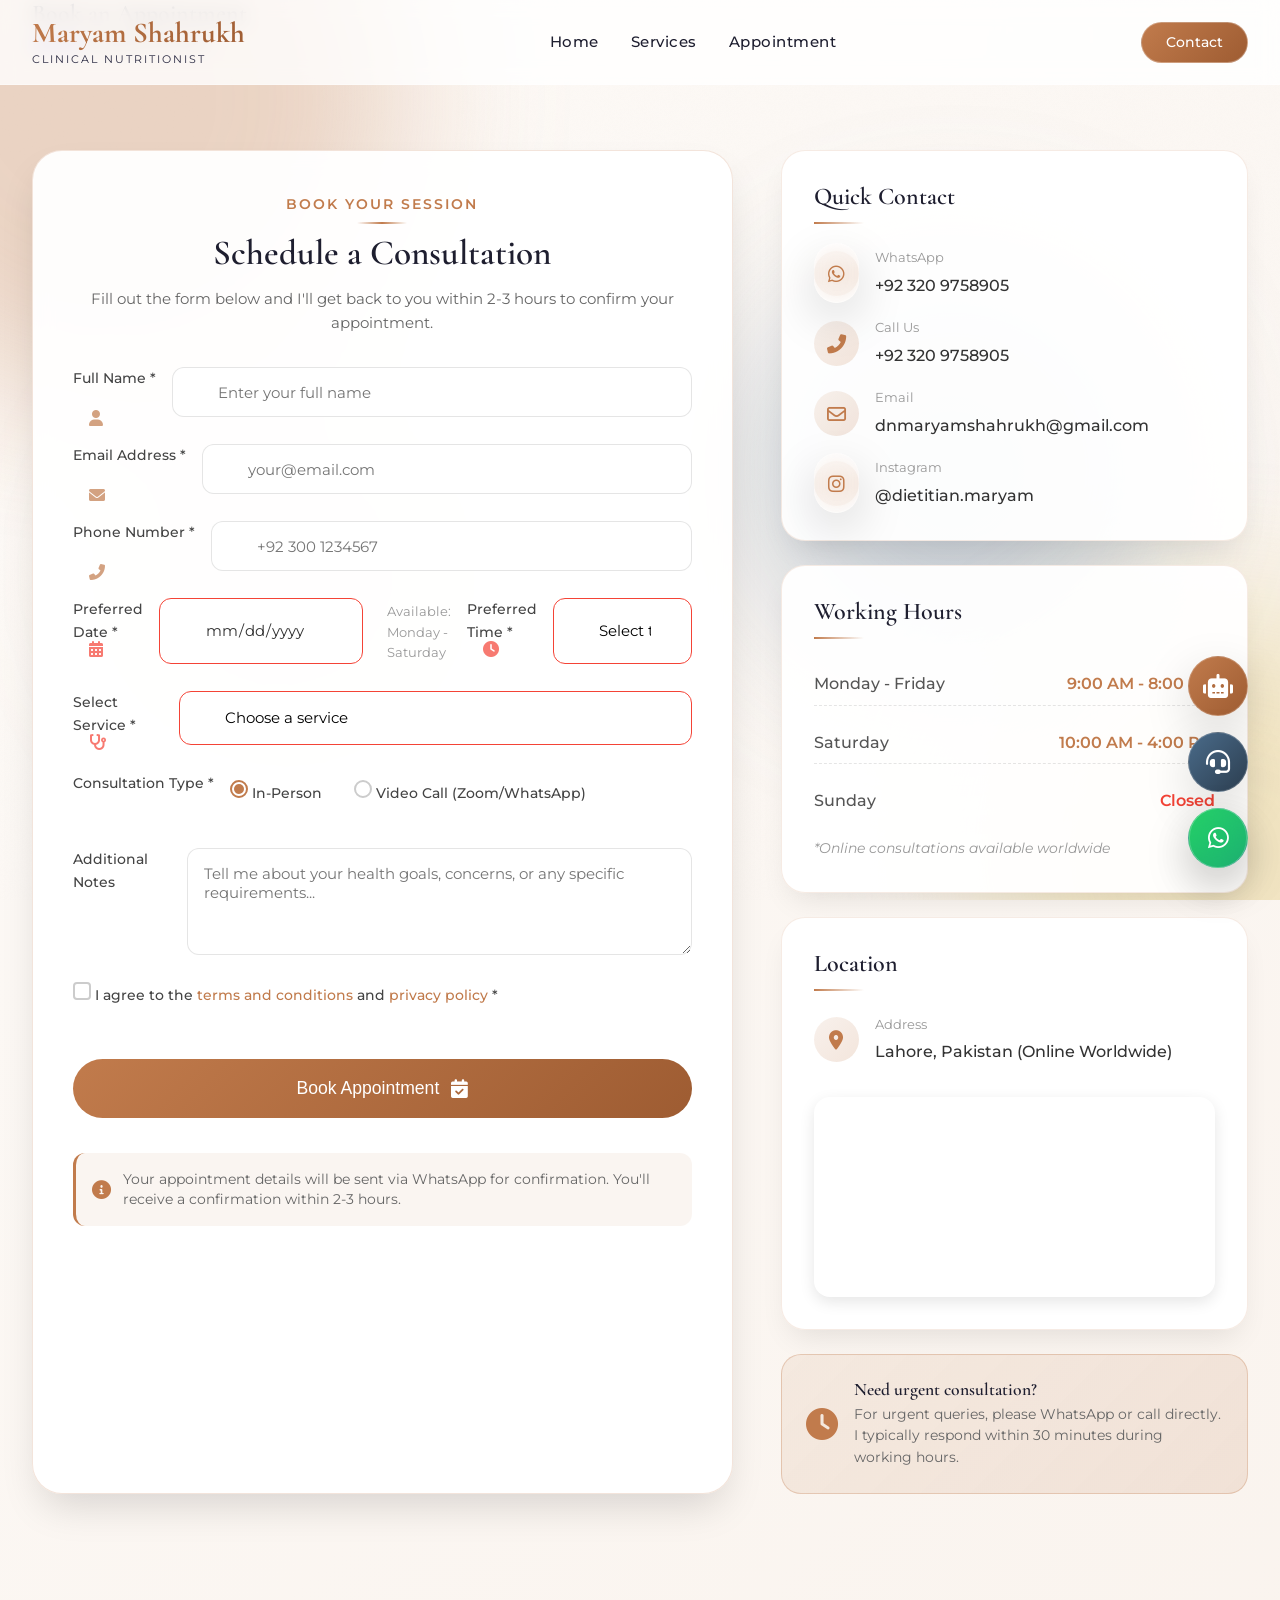
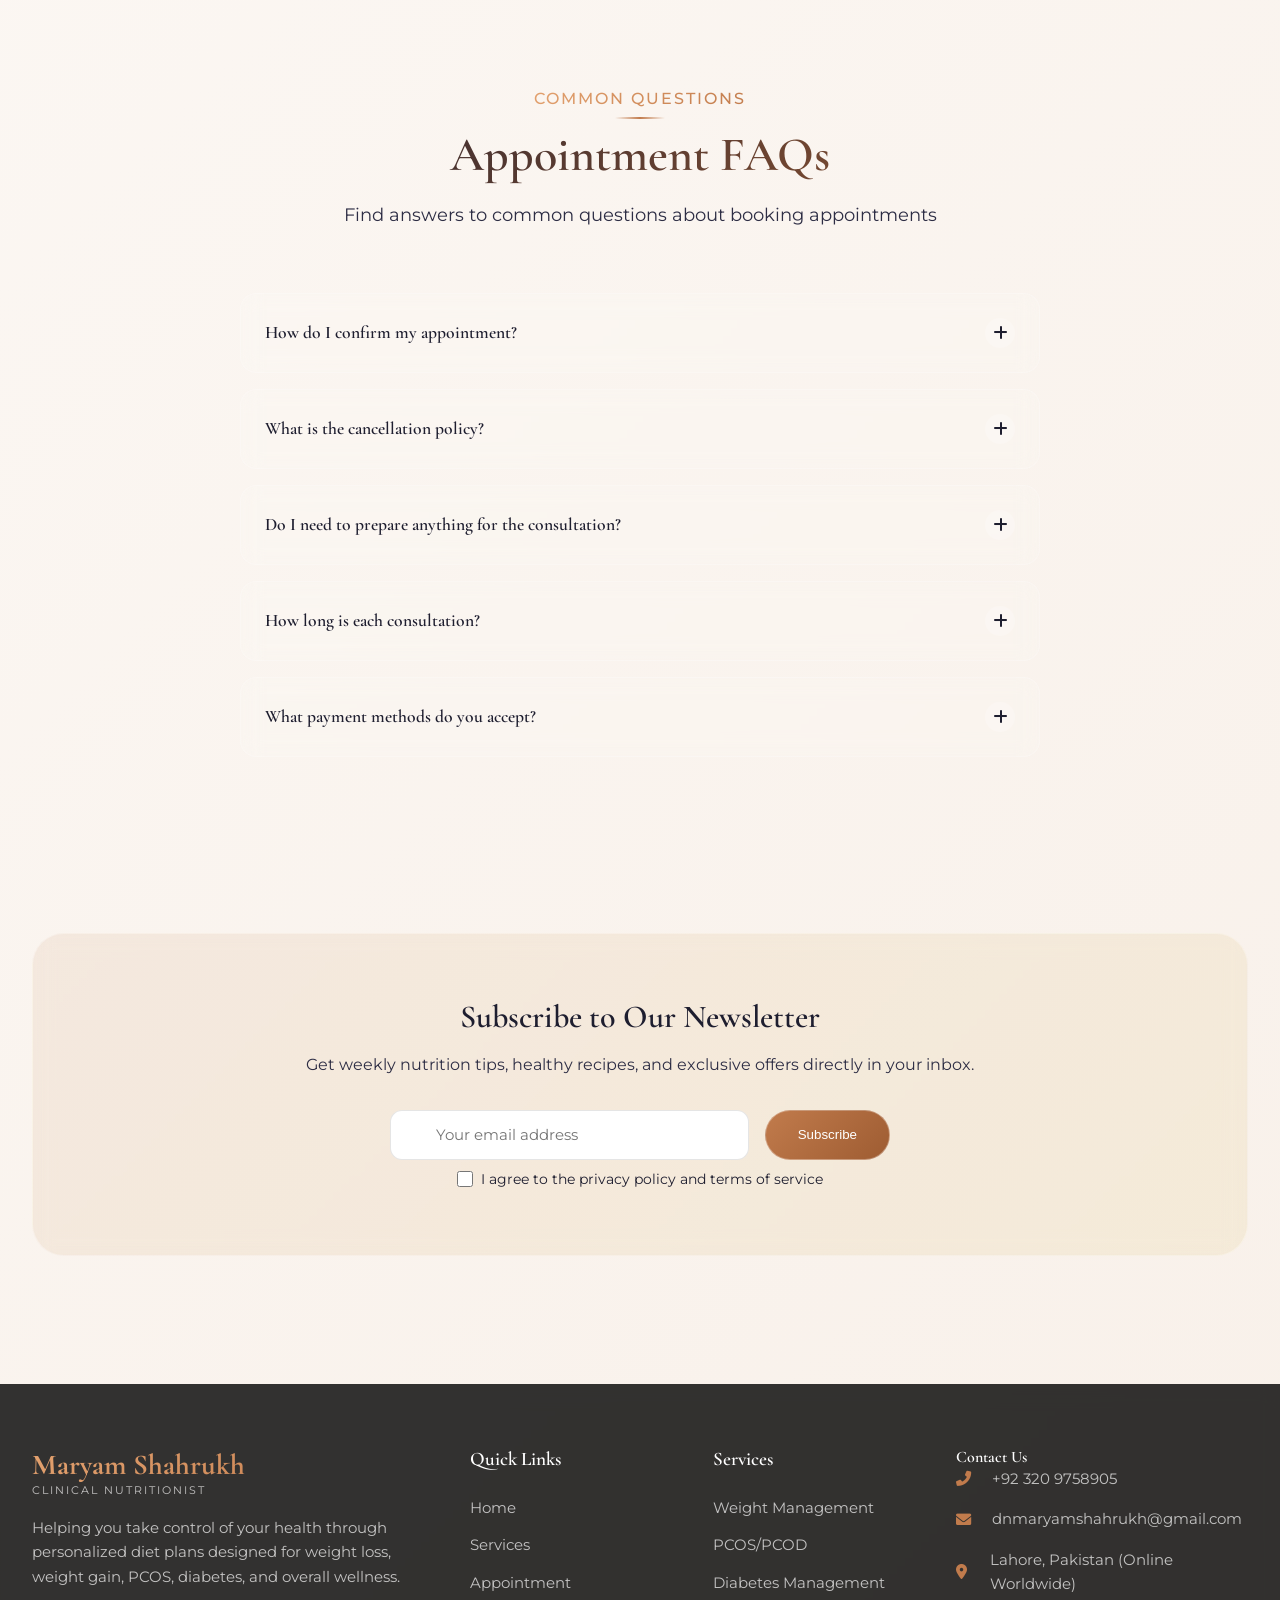
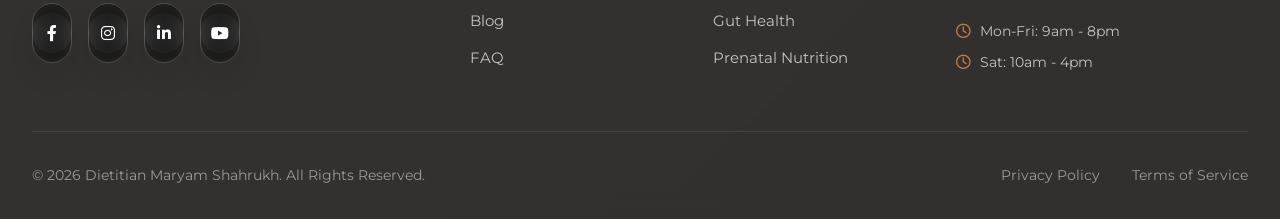
==== appointment.html @ 3607450b "Add files via upload" ====
<!DOCTYPE html>
<html lang="en">
<head>
    <meta charset="UTF-8">
    <meta name="viewport" content="width=device-width, initial-scale=1.0">
    <title>Book Appointment | Maryam Shahrukh - Clinical Nutritionist</title>
    
    <!-- Fonts & Icons -->
    <link rel="preconnect" href="https://fonts.googleapis.com">
    <link rel="preconnect" href="https://fonts.gstatic.com" crossorigin>
    <link href="https://fonts.googleapis.com/css2?family=Cormorant+Garamond:wght@400;500;600;700&family=Montserrat:wght@300;400;500;600;700&display=swap" rel="stylesheet">
    <link rel="stylesheet" href="https://cdnjs.cloudflare.com/ajax/libs/font-awesome/6.0.0/css/all.min.css">
    
    <!-- AOS Animation -->
    <link href="https://unpkg.com/aos@2.3.1/dist/aos.css" rel="stylesheet">
    
    <!-- Custom CSS -->
    <link rel="stylesheet" href="css/style.css">
    <link rel="stylesheet" href="appointment.css">
</head>
<body>
    <!-- ====================== ANIMATED BACKGROUND ====================== -->
    <div class="animated-bg">
        <div class="gradient-orb orb-1"></div>
        <div class="gradient-orb orb-2"></div>
        <div class="gradient-orb orb-3"></div>
        <div class="gradient-orb orb-4"></div>
        <div class="noise-overlay"></div>
    </div>

    <!-- ====================== FLOATING ACTION BUTTONS ====================== -->
    <div class="fab-container">
        <div class="fab ai-chat-btn" id="aiChatBtn">
            <i class="fas fa-robot"></i>
            <span class="fab-tooltip">Ask AI Assistant</span>
        </div>
        <div class="fab quick-contact-btn" id="quickContactBtn">
            <i class="fas fa-headset"></i>
            <span class="fab-tooltip">Quick Contact</span>
        </div>
        <a href="https://wa.me/923209758905" class="fab whatsapp-fab" target="_blank">
            <i class="fab fa-whatsapp"></i>
            <span class="fab-tooltip">WhatsApp</span>
            <span class="pulse-ring"></span>
        </a>
    </div>

    <!-- ====================== AI CHAT MODAL ====================== -->
    <div class="ai-modal" id="aiModal">
        <div class="ai-modal-content">
            <div class="ai-modal-header">
                <div class="ai-avatar">
                    <i class="fas fa-robot"></i>
                </div>
                <div class="ai-title">
                    <h3>Nutrition AI Assistant</h3>
                    <p>Ask me anything about nutrition</p>
                </div>
                <button class="ai-close-btn" id="aiCloseBtn"><i class="fas fa-times"></i></button>
            </div>
            <div class="ai-chat-body" id="aiChatBody">
                <div class="ai-message bot-message">
                    <div class="message-content">
                        <p>👋 Hello! I'm Maryam's AI assistant. I can help you with nutrition questions, diet plans, or booking information. What would you like to know?</p>
                    </div>
                    <span class="message-time">Just now</span>
                </div>
            </div>
            <div class="ai-chat-footer">
                <input type="text" id="aiUserInput" placeholder="Type your question..." autocomplete="off">
                <button id="aiSendBtn"><i class="fas fa-paper-plane"></i></button>
            </div>
            <div class="ai-suggestions">
                <button class="suggestion-chip">PCOS diet tips</button>
                <button class="suggestion-chip">Weight loss plan</button>
                <button class="suggestion-chip">Book appointment</button>
                <button class="suggestion-chip">Diabetes management</button>
            </div>
        </div>
    </div>

    <!-- ====================== QUICK CONTACT MODAL ====================== -->
    <div class="quick-contact-modal" id="quickContactModal">
        <div class="quick-contact-content">
            <div class="quick-contact-header">
                <h3>Quick Contact</h3>
                <button class="quick-close-btn" id="quickCloseBtn"><i class="fas fa-times"></i></button>
            </div>
            <div class="quick-contact-body">
                <p>Get in touch instantly through any of these channels:</p>
                <div class="quick-contact-options">
                    <a href="https://wa.me/923209758905" class="quick-option whatsapp-option" target="_blank">
                        <i class="fab fa-whatsapp"></i>
                        <span>WhatsApp</span>
                    </a>
                    <a href="tel:+923209758905" class="quick-option phone-option">
                        <i class="fas fa-phone-alt"></i>
                        <span>Call Now</span>
                    </a>
                    <a href="mailto:dnmaryamshahrukh@gmail.com" class="quick-option email-option">
                        <i class="far fa-envelope"></i>
                        <span>Email</span>
                    </a>
                    <a href="https://www.instagram.com/dtmar_i?utm_source=ig_web_button_share_sheet&igsh=ZDNlZDc0MzIxNw==" class="quick-option instagram-option">
                        <i class="fab fa-instagram"></i>
                        <span>Instagram DM</span>
                    </a>
                </div>
            </div>
        </div>
    </div>

    <!-- ====================== NAVIGATION ====================== -->
    <nav class="navbar" id="navbar">
        <div class="nav-container">
            <div class="logo" data-aos="fade-right" data-aos-duration="1000">
                <a href="index.html">
                    <span class="logo-text">Maryam Shahrukh</span>
                    <span class="logo-sub">Clinical Nutritionist</span>
                </a>
            </div>
            
            <div class="nav-menu" id="navMenu">
                <ul>
                    <li data-aos="fade-down" data-aos-delay="100"><a href="index.html">Home</a></li>
                    <li data-aos="fade-down" data-aos-delay="200"><a href="services.html">Services</a></li>
                    <li data-aos="fade-down" data-aos-delay="300"><a href="appointment.html" class="active">Appointment</a></li>
                </ul>
            </div>
            
            <div class="nav-right">
                <a href="#contact" class="nav-contact-btn">Contact</a>
                <div class="nav-toggle" id="navToggle">
                    <span></span>
                    <span></span>
                    <span></span>
                </div>
            </div>
        </div>
    </nav>

    <!-- ====================== PAGE HEADER ====================== -->
    <section class="page-header">
        <div class="container">
            <div class="page-header-content" data-aos="fade-up">
                <h1>Book an Appointment</h1>
                <div class="breadcrumb">
                    <a href="index.html">Home</a>
                    <i class="fas fa-chevron-right"></i>
                    <span>Appointment</span>
                </div>
            </div>
        </div>
    </section>

    <!-- ====================== APPOINTMENT SECTION ====================== -->
    <section class="appointment-section" id="appointment">
        <div class="container">
            <div class="appointment-wrapper">
                <!-- Left Column - Appointment Form -->
                <div class="appointment-form-container" data-aos="fade-right" data-aos-duration="1000">
                    <div class="form-header">
                        <span class="form-subtitle">Book Your Session</span>
                        <h2>Schedule a Consultation</h2>
                        <p>Fill out the form below and I'll get back to you within 2-3 hours to confirm your appointment.</p>
                    </div>
                    
                    <form class="appointment-form" id="appointmentForm">
                        <!-- Personal Information -->
                        <div class="form-row">
                            <div class="form-group">
                                <label for="fullName">Full Name *</label>
                                <input type="text" id="fullName" name="fullName" placeholder="Enter your full name" required>
                                <i class="fas fa-user input-icon"></i>
                            </div>
                        </div>
                        
                        <div class="form-row">
                            <div class="form-group">
                                <label for="email">Email Address *</label>
                                <input type="email" id="email" name="email" placeholder="your@email.com" required>
                                <i class="fas fa-envelope input-icon"></i>
                            </div>
                        </div>
                        
                        <div class="form-row">
                            <div class="form-group">
                                <label for="phone">Phone Number *</label>
                                <input type="tel" id="phone" name="phone" placeholder="+92 300 1234567" required>
                                <i class="fas fa-phone-alt input-icon"></i>
                            </div>
                        </div>
                        
                        <!-- Appointment Details -->
                        <div class="form-row double">
                            <div class="form-group">
                                <label for="appointmentDate">Preferred Date *</label>
                                <input type="date" id="appointmentDate" name="appointmentDate" required min="">
                                <i class="fas fa-calendar-alt input-icon"></i>
                            </div>
                            
                            <div class="form-group">
                                <label for="appointmentTime">Preferred Time *</label>
                                <select id="appointmentTime" name="appointmentTime" required>
                                    <option value="" disabled selected>Select time slot</option>
                                    <option value="09:00 AM">09:00 AM</option>
                                    <option value="10:00 AM">10:00 AM</option>
                                    <option value="11:00 AM">11:00 AM</option>
                                    <option value="12:00 PM">12:00 PM</option>
                                    <option value="02:00 PM">02:00 PM</option>
                                    <option value="03:00 PM">03:00 PM</option>
                                    <option value="04:00 PM">04:00 PM</option>
                                    <option value="05:00 PM">05:00 PM</option>
                                    <option value="06:00 PM">06:00 PM</option>
                                </select>
                                <i class="fas fa-clock input-icon"></i>
                            </div>
                        </div>
                        
                        <!-- Service Selection -->
                        <div class="form-row">
                            <div class="form-group">
                                <label for="service">Select Service *</label>
                                <select id="service" name="service" required>
                                    <option value="" disabled selected>Choose a service</option>
                                    <option value="Weight Management">Weight Management</option>
                                    <option value="PCOS/PCOD Management">PCOS/PCOD Management</option>
                                    <option value="Diabetes Management">Diabetes Management</option>
                                    <option value="Heart Health">Heart Health</option>
                                    <option value="Prenatal Nutrition">Prenatal Nutrition</option>
                                    <option value="Gut Health">Gut Health</option>
                                    <option value="General Consultation">General Consultation</option>
                                </select>
                                <i class="fas fa-stethoscope input-icon"></i>
                            </div>
                        </div>
                        
                        <!-- Consultation Type -->
                        <div class="form-row">
                            <div class="form-group">
                                <label>Consultation Type *</label>
                                <div class="radio-group">
                                    <label class="radio-label">
                                        <input type="radio" name="consultationType" value="in-person" checked>
                                        <span class="radio-custom"></span>
                                        In-Person
                                    </label>
                                    <label class="radio-label">
                                        <input type="radio" name="consultationType" value="video">
                                        <span class="radio-custom"></span>
                                        Video Call (Zoom/WhatsApp)
                                    </label>
                                </div>
                            </div>
                        </div>
                        
                        <!-- Additional Notes -->
                        <div class="form-row">
                            <div class="form-group">
                                <label for="notes">Additional Notes</label>
                                <textarea id="notes" name="notes" rows="4" placeholder="Tell me about your health goals, concerns, or any specific requirements..."></textarea>
                            </div>
                        </div>
                        
                        <!-- Terms and Conditions -->
                        <div class="form-row">
                            <div class="form-group">
                                <label class="checkbox-label">
                                    <input type="checkbox" id="terms" name="terms" required>
                                    <span class="checkbox-custom"></span>
                                    I agree to the <a href="#">terms and conditions</a> and <a href="#">privacy policy</a> *
                                </label>
                            </div>
                        </div>
                        
                        <!-- Submit Button -->
                        <div class="form-row">
                            <button type="submit" class="btn btn-primary submit-btn" id="submitAppointment">
                                <span>Book Appointment</span>
                                <i class="fas fa-calendar-check"></i>
                            </button>
                        </div>
                        
                        <div class="form-notice">
                            <i class="fas fa-info-circle"></i>
                            <p>Your appointment details will be sent via WhatsApp for confirmation. You'll receive a confirmation within 2-3 hours.</p>
                        </div>
                    </form>
                </div>
                
                <!-- Right Column - Contact Info & Details -->
                <div class="appointment-info" data-aos="fade-left" data-aos-duration="1000">
                    <!-- Quick Contact Card -->
                    <div class="info-card">
                        <h3>Quick Contact</h3>
                        <div class="info-list">
                            <div class="info-item">
                                <div class="info-icon">
                                    <i class="fab fa-whatsapp"></i>
                                </div>
                                <div class="info-content">
                                    <span class="info-label">WhatsApp</span>
                                    <a href="https://wa.me/923209758905" class="info-value">+92 320 9758905</a>
                                </div>
                            </div>
                            
                            <div class="info-item">
                                <div class="info-icon">
                                    <i class="fas fa-phone-alt"></i>
                                </div>
                                <div class="info-content">
                                    <span class="info-label">Call Us</span>
                                    <a href="tel:+923209758905" class="info-value">+92 320 9758905</a>
                                </div>
                            </div>
                            
                            <div class="info-item">
                                <div class="info-icon">
                                    <i class="far fa-envelope"></i>
                                </div>
                                <div class="info-content">
                                    <span class="info-label">Email</span>
                                    <a href="mailto:dnmaryamshahrukh@gmail.com" class="info-value">dnmaryamshahrukh@gmail.com</a>
                                </div>
                            </div>
                            
                            <div class="info-item">
                                <div class="info-icon">
                                    <i class="fab fa-instagram"></i>
                                </div>
                                <div class="info-content">
                                    <span class="info-label">Instagram</span>
                                    <span class="info-value">@dietitian.maryam</span>
                                </div>
                            </div>
                        </div>
                    </div>
                    
                    <!-- Working Hours Card -->
                    <div class="info-card">
                        <h3>Working Hours</h3>
                        <div class="hours-list">
                            <div class="hours-item">
                                <span class="day">Monday - Friday</span>
                                <span class="time">9:00 AM - 8:00 PM</span>
                            </div>
                            <div class="hours-item">
                                <span class="day">Saturday</span>
                                <span class="time">10:00 AM - 4:00 PM</span>
                            </div>
                            <div class="hours-item">
                                <span class="day">Sunday</span>
                                <span class="time closed">Closed</span>
                            </div>
                        </div>
                        <p class="hours-note">*Online consultations available worldwide</p>
                    </div>
                    
                    <!-- Location Card -->
                    <div class="info-card">
                        <h3>Location</h3>
                        <div class="location-info">
                            <div class="info-item">
                                <div class="info-icon">
                                    <i class="fas fa-map-marker-alt"></i>
                                </div>
                                <div class="info-content">
                                    <span class="info-label">Address</span>
                                    <span class="info-value">Lahore, Pakistan (Online Worldwide)</span>
                                </div>
                            </div>
                            
                            <!-- Simple Map Placeholder -->
                            <div class="map-placeholder">
                                <iframe 
                                    src="https://www.google.com/maps/embed?pb=!1m18!1m12!1m3!1d217811.93874298033!2d74.1942511150968!3d31.483196906260815!2m3!1f0!2f0!3f0!3m2!1i1024!2i768!4f13.1!3m3!1m2!1s0x39190483e58107d9%3A0xc23abe6ccc7e2462!2sLahore%2C%20Punjab%2C%20Pakistan!5e0!3m2!1sen!2s!4v1709736000000!5m2!1sen!2s" 
                                    width="100%" 
                                    height="200" 
                                    style="border:0; border-radius: 12px;" 
                                    allowfullscreen="" 
                                    loading="lazy">
                                </iframe>
                            </div>
                        </div>
                    </div>
                    
                    <!-- Emergency Note -->
                    <div class="emergency-note">
                        <i class="fas fa-clock"></i>
                        <div>
                            <h4>Need urgent consultation?</h4>
                            <p>For urgent queries, please WhatsApp or call directly. I typically respond within 30 minutes during working hours.</p>
                        </div>
                    </div>
                </div>
            </div>
        </div>
    </section>

    <!-- ====================== FAQ SECTION ====================== -->
    <section class="faq" id="faq">
        <div class="container">
            <div class="section-header" data-aos="fade-up">
                <span class="section-subtitle">Common Questions</span>
                <h2 class="section-title">Appointment FAQs</h2>
                <p class="section-description">Find answers to common questions about booking appointments</p>
            </div>
            
            <div class="faq-grid" id="faqGrid">
                <!-- FAQ Item 1 -->
                <div class="faq-item" data-aos="fade-up">
                    <div class="faq-question">
                        <h3>How do I confirm my appointment?</h3>
                        <span class="faq-toggle"><i class="fas fa-plus"></i></span>
                    </div>
                    <div class="faq-answer">
                        <p>After submitting the form, you'll receive a WhatsApp message from me within 2-3 hours confirming your appointment. Please ensure your WhatsApp number is correct.</p>
                    </div>
                </div>
                
                <!-- FAQ Item 2 -->
                <div class="faq-item" data-aos="fade-up" data-aos-delay="100">
                    <div class="faq-question">
                        <h3>What is the cancellation policy?</h3>
                        <span class="faq-toggle"><i class="fas fa-plus"></i></span>
                    </div>
                    <div class="faq-answer">
                        <p>You can cancel or reschedule up to 24 hours before your appointment without any charge. Late cancellations may incur a 50% fee.</p>
                    </div>
                </div>
                
                <!-- FAQ Item 3 -->
                <div class="faq-item" data-aos="fade-up" data-aos-delay="200">
                    <div class="faq-question">
                        <h3>Do I need to prepare anything for the consultation?</h3>
                        <span class="faq-toggle"><i class="fas fa-plus"></i></span>
                    </div>
                    <div class="faq-answer">
                        <p>For the first consultation, please have your medical history, current medications (if any), and a 3-day food diary ready. This helps me create a more personalized plan for you.</p>
                    </div>
                </div>
                
                <!-- FAQ Item 4 -->
                <div class="faq-item" data-aos="fade-up" data-aos-delay="300">
                    <div class="faq-question">
                        <h3>How long is each consultation?</h3>
                        <span class="faq-toggle"><i class="fas fa-plus"></i></span>
                    </div>
                    <div class="faq-answer">
                        <p>Initial consultations are 60 minutes long. Follow-up sessions are 30 minutes. Video consultations are the same duration.</p>
                    </div>
                </div>
                
                <!-- FAQ Item 5 -->
                <div class="faq-item" data-aos="fade-up" data-aos-delay="400">
                    <div class="faq-question">
                        <h3>What payment methods do you accept?</h3>
                        <span class="faq-toggle"><i class="fas fa-plus"></i></span>
                    </div>
                    <div class="faq-answer">
                        <p>I accept JazzCash, EasyPaisa, bank transfer, and cash for in-person sessions. Online payments can be made via bank transfer or payment links shared on WhatsApp.</p>
                    </div>
                </div>
            </div>
        </div>
    </section>

    <!-- ====================== NEWSLETTER SECTION ====================== -->
    <section class="newsletter" id="newsletter">
        <div class="container">
            <div class="newsletter-wrapper" data-aos="zoom-in">
                <div class="newsletter-content">
                    <h3>Subscribe to Our Newsletter</h3>
                    <p>Get weekly nutrition tips, healthy recipes, and exclusive offers directly in your inbox.</p>
                </div>
                <form class="newsletter-form" id="newsletterForm">
                    <div class="form-group">
                        <input type="email" placeholder="Your email address" required>
                        <button type="submit" class="btn btn-primary">Subscribe</button>
                    </div>
                    <div class="form-checkbox">
                        <input type="checkbox" id="privacyPolicy" required>
                        <label for="privacyPolicy">I agree to the privacy policy and terms of service</label>
                    </div>
                </form>
            </div>
        </div>
    </section>

    <!-- ====================== FOOTER ====================== -->
    <footer class="footer" id="footer">
        <div class="container">
            <div class="footer-grid">
                <div class="footer-info" data-aos="fade-right">
                    <div class="footer-logo">
                        <span class="logo-text">Maryam Shahrukh</span>
                        <span class="logo-sub">Clinical Nutritionist</span>
                    </div>
                    <p>Helping you take control of your health through personalized diet plans designed for weight loss, weight gain, PCOS, diabetes, and overall wellness.</p>
                    <div class="social-links">
                        <a href="#" class="social-link"><i class="fab fa-facebook-f"></i></a>
                        <a href="#" class="social-link"><i class="fab fa-instagram"></i></a>
                        <a href="#" class="social-link"><i class="fab fa-linkedin-in"></i></a>
                        <a href="#" class="social-link"><i class="fab fa-youtube"></i></a>
                    </div>
                </div>
                
                <div class="footer-links" data-aos="fade-up">
                    <h4>Quick Links</h4>
                    <ul>
                        <li><a href="index.html">Home</a></li>
                        <li><a href="services.html">Services</a></li>
                        <li><a href="appointment.html">Appointment</a></li>
                        <li><a href="index.html#blog">Blog</a></li>
                        <li><a href="#faq">FAQ</a></li>
                    </ul>
                </div>
                
                <div class="footer-links" data-aos="fade-up" data-aos-delay="100">
                    <h4>Services</h4>
                    <ul>
                        <li><a href="services.html">Weight Management</a></li>
                        <li><a href="services.html">PCOS/PCOD</a></li>
                        <li><a href="services.html">Diabetes Management</a></li>
                        <li><a href="services.html">Gut Health</a></li>
                        <li><a href="services.html">Prenatal Nutrition</a></li>
                    </ul>
                </div>
                
                <div class="footer-contact" data-aos="fade-left">
                    <h4>Contact Us</h4>
                    <ul>
                        <li><i class="fas fa-phone-alt"></i> <a href="tel:+923209758905">+92 320 9758905</a></li>
                        <li><i class="fas fa-envelope"></i> <a href="mailto:dnmaryamshahrukh@gmail.com">dnmaryamshahrukh@gmail.com</a></li>
                        <li><i class="fas fa-map-marker-alt"></i> <span>Lahore, Pakistan (Online Worldwide)</span></li>
                    </ul>
                    <div class="footer-hours">
                        <p><i class="far fa-clock"></i> Mon-Fri: 9am - 8pm</p>
                        <p><i class="far fa-clock"></i> Sat: 10am - 4pm</p>
                    </div>
                </div>
            </div>
            
            <div class="footer-bottom">
                <p>&copy; 2026 Dietitian Maryam Shahrukh. All Rights Reserved.</p>
                <div class="footer-bottom-links">
                    <a href="#">Privacy Policy</a>
                    <a href="#">Terms of Service</a>
                </div>
            </div>
        </div>
    </footer>

    <!-- Scripts -->
    <script src="https://unpkg.com/aos@2.3.1/dist/aos.js"></script>
    <script src="js/script.js"></script>
    <script src="appointment.js"></script>
</body>
</html>
---- css/style.css ----
/* ====================== CSS VARIABLES & RESET ====================== */
:root {
    /* Premium Gradient Palette */
    --primary: #c17b4c;
    --primary-light: #e3a16e;
    --primary-dark: #9e5c32;
    --secondary: #4a6b8a;
    --accent: #d4af37;
    --accent-soft: #e6c27a;
    --dark: #1e1e2f;
    --dark-light: #2d2d44;
    --light: #f8f5f2;
    --light-gray: #f0ebe7;
    --white: #ffffff;
    --black: #1a1a2a;
    
    /* Gradient Orbs Colors */
    --orb-1: rgba(193, 123, 76, 0.3);
    --orb-2: rgba(212, 175, 55, 0.25);
    --orb-3: rgba(74, 107, 138, 0.3);
    --orb-4: rgba(227, 161, 110, 0.2);
    
    /* Glassmorphism */
    --glass-bg: rgba(255, 255, 255, 0.1);
    --glass-border: rgba(255, 255, 255, 0.2);
    --glass-shadow: 0 8px 32px 0 rgba(31, 38, 135, 0.15);
    
    /* Shadows */
    --shadow-sm: 0 4px 12px rgba(0, 0, 0, 0.05);
    --shadow-md: 0 8px 24px rgba(0, 0, 0, 0.1);
    --shadow-lg: 0 16px 48px rgba(0, 0, 0, 0.15);
    --shadow-hover: 0 20px 40px rgba(193, 123, 76, 0.2);
    
    /* Transitions */
    --transition-fast: 0.2s ease;
    --transition-normal: 0.3s ease;
    --transition-slow: 0.5s ease;
    
    /* Border Radius */
    --radius-sm: 8px;
    --radius-md: 16px;
    --radius-lg: 24px;
    --radius-xl: 32px;
    --radius-full: 9999px;
}

* {
    margin: 0;
    padding: 0;
    box-sizing: border-box;
}

html {
    scroll-behavior: smooth;
    overflow-x: hidden;
}

body {
    font-family: 'Montserrat', sans-serif;
    color: var(--dark);
    line-height: 1.6;
    overflow-x: hidden;
    position: relative;
    background: linear-gradient(135deg, #fdfaf7 0%, #f8f0e9 100%);
}

/* ====================== TYPOGRAPHY ====================== */
h1, h2, h3, h4, h5, h6 {
    font-family: 'Cormorant Garamond', serif;
    font-weight: 600;
    line-height: 1.2;
}

.section-header {
    text-align: center;
    margin-bottom: 4rem;
}

.section-subtitle {
    display: inline-block;
    font-size: 1rem;
    font-weight: 500;
    letter-spacing: 2px;
    text-transform: uppercase;
    color: var(--primary);
    background: linear-gradient(135deg, var(--primary-light) 0%, var(--primary) 100%);
    -webkit-background-clip: text;
    -webkit-text-fill-color: transparent;
    background-clip: text;
    margin-bottom: 0.5rem;
    position: relative;
    padding-bottom: 0.5rem;
}

.section-subtitle::after {
    content: '';
    position: absolute;
    bottom: 0;
    left: 50%;
    transform: translateX(-50%);
    width: 50px;
    height: 2px;
    background: linear-gradient(90deg, transparent, var(--primary), transparent);
}

.section-title {
    font-size: 3rem;
    color: var(--dark);
    margin-bottom: 1rem;
    background: linear-gradient(135deg, var(--dark) 0%, var(--primary-dark) 100%);
    -webkit-background-clip: text;
    -webkit-text-fill-color: transparent;
    background-clip: text;
}

.section-description {
    font-size: 1.1rem;
    color: var(--dark-light);
    max-width: 600px;
    margin: 0 auto;
}

/* ====================== ANIMATED BACKGROUND ====================== */
.animated-bg {
    position: fixed;
    top: 0;
    left: 0;
    width: 100%;
    height: 100%;
    z-index: -1;
    overflow: hidden;
}

.gradient-orb {
    position: absolute;
    border-radius: 50%;
    filter: blur(80px);
    animation: float 20s infinite ease-in-out;
}

.orb-1 {
    width: 600px;
    height: 600px;
    background: var(--orb-1);
    top: -200px;
    left: -200px;
    animation-delay: 0s;
}

.orb-2 {
    width: 500px;
    height: 500px;
    background: var(--orb-2);
    bottom: -200px;
    right: -200px;
    animation-delay: -5s;
}

.orb-3 {
    width: 400px;
    height: 400px;
    background: var(--orb-3);
    top: 30%;
    right: 10%;
    animation-delay: -10s;
}

.orb-4 {
    width: 300px;
    height: 300px;
    background: var(--orb-4);
    bottom: 20%;
    left: 10%;
    animation-delay: -15s;
}

.noise-overlay {
    position: absolute;
    top: 0;
    left: 0;
    width: 100%;
    height: 100%;
    background-image: url('[data-uri]');
    opacity: 0.4;
    pointer-events: none;
}

@keyframes float {
    0%, 100% {
        transform: translate(0, 0) scale(1);
    }
    25% {
        transform: translate(50px, 30px) scale(1.1);
    }
    50% {
        transform: translate(20px, 60px) scale(0.9);
    }
    75% {
        transform: translate(-30px, 20px) scale(1.05);
    }
}

/* ====================== CONTAINER ====================== */
.container {
    max-width: 1280px;
    margin: 0 auto;
    padding: 0 2rem;
}

/* ====================== FLOATING ACTION BUTTONS ====================== */
.fab-container {
    position: fixed;
    bottom: 2rem;
    right: 2rem;
    display: flex;
    flex-direction: column;
    gap: 1rem;
    z-index: 999;
}

.fab {
    width: 60px;
    height: 60px;
    border-radius: var(--radius-full);
    display: flex;
    align-items: center;
    justify-content: center;
    cursor: pointer;
    transition: var(--transition-normal);
    position: relative;
    box-shadow: var(--shadow-lg);
    border: 1px solid var(--glass-border);
    backdrop-filter: blur(10px);
}

.fab i {
    font-size: 1.5rem;
    color: white;
}

.fab-tooltip {
    position: absolute;
    right: 70px;
    background: rgba(0, 0, 0, 0.8);
    color: white;
    padding: 0.5rem 1rem;
    border-radius: var(--radius-md);
    font-size: 0.875rem;
    white-space: nowrap;
    opacity: 0;
    visibility: hidden;
    transition: var(--transition-fast);
    pointer-events: none;
}

.fab:hover .fab-tooltip {
    opacity: 1;
    visibility: visible;
    right: 80px;
}

.fab:hover {
    transform: scale(1.1);
}

.ai-chat-btn {
    background: linear-gradient(135deg, var(--primary), var(--primary-dark));
}

.quick-contact-btn {
    background: linear-gradient(135deg, var(--secondary), #2c3e50);
}

.whatsapp-fab {
    background: linear-gradient(135deg, #25D366, #128C7E);
    text-decoration: none;
}

/* Pulse Animation for WhatsApp */
.pulse-ring {
    position: absolute;
    width: 100%;
    height: 100%;
    border-radius: 50%;
    background: rgba(37, 211, 102, 0.5);
    animation: pulse 2s infinite;
    z-index: -1;
}

@keyframes pulse {
    0% {
        transform: scale(1);
        opacity: 1;
    }
    100% {
        transform: scale(1.5);
        opacity: 0;
    }
}

/* ====================== AI CHAT MODAL ====================== */
.ai-modal {
    position: fixed;
    bottom: 100px;
    right: 2rem;
    width: 350px;
    background: rgba(255, 255, 255, 0.95);
    backdrop-filter: blur(20px);
    border-radius: var(--radius-lg);
    box-shadow: var(--shadow-lg);
    border: 1px solid var(--glass-border);
    z-index: 1000;
    opacity: 0;
    visibility: hidden;
    transform: translateY(20px);
    transition: var(--transition-normal);
}

.ai-modal.active {
    opacity: 1;
    visibility: visible;
    transform: translateY(0);
}

.ai-modal-content {
    display: flex;
    flex-direction: column;
    height: 500px;
}

.ai-modal-header {
    display: flex;
    align-items: center;
    gap: 1rem;
    padding: 1.5rem;
    border-bottom: 1px solid rgba(0, 0, 0, 0.1);
}

.ai-avatar {
    width: 40px;
    height: 40px;
    border-radius: var(--radius-full);
    background: linear-gradient(135deg, var(--primary), var(--primary-dark));
    display: flex;
    align-items: center;
    justify-content: center;
}

.ai-avatar i {
    color: white;
    font-size: 1.2rem;
}

.ai-title h3 {
    font-size: 1rem;
    margin-bottom: 0.25rem;
}

.ai-title p {
    font-size: 0.8rem;
    color: var(--dark-light);
}

.ai-close-btn {
    margin-left: auto;
    background: none;
    border: none;
    cursor: pointer;
    width: 30px;
    height: 30px;
    border-radius: var(--radius-full);
    display: flex;
    align-items: center;
    justify-content: center;
    transition: var(--transition-fast);
}

.ai-close-btn:hover {
    background: rgba(0, 0, 0, 0.05);
}

.ai-chat-body {
    flex: 1;
    padding: 1.5rem;
    overflow-y: auto;
    display: flex;
    flex-direction: column;
    gap: 1rem;
}

.ai-message {
    display: flex;
    margin-bottom: 1rem;
}

.bot-message {
    justify-content: flex-start;
}

.user-message {
    justify-content: flex-end;
}

.message-content {
    max-width: 80%;
    padding: 0.75rem 1rem;
    border-radius: var(--radius-lg);
    font-size: 0.9rem;
    position: relative;
}

.bot-message .message-content {
    background: var(--light-gray);
    border-bottom-left-radius: 4px;
}

.user-message .message-content {
    background: linear-gradient(135deg, var(--primary), var(--primary-dark));
    color: white;
    border-bottom-right-radius: 4px;
}

.message-time {
    font-size: 0.7rem;
    color: var(--dark-light);
    margin-top: 0.25rem;
    display: block;
}

.ai-chat-footer {
    padding: 1rem 1.5rem;
    border-top: 1px solid rgba(0, 0, 0, 0.1);
    display: flex;
    gap: 0.5rem;
}

.ai-chat-footer input {
    flex: 1;
    padding: 0.75rem 1rem;
    border: 1px solid rgba(0, 0, 0, 0.1);
    border-radius: var(--radius-full);
    outline: none;
    transition: var(--transition-fast);
    background: rgba(255, 255, 255, 0.8);
}

.ai-chat-footer input:focus {
    border-color: var(--primary);
    box-shadow: 0 0 0 3px rgba(193, 123, 76, 0.1);
}

.ai-chat-footer button {
    width: 45px;
    height: 45px;
    border-radius: var(--radius-full);
    background: linear-gradient(135deg, var(--primary), var(--primary-dark));
    border: none;
    color: white;
    cursor: pointer;
    transition: var(--transition-fast);
}

.ai-chat-footer button:hover {
    transform: scale(1.1);
}

.ai-suggestions {
    padding: 1rem 1.5rem;
    border-top: 1px solid rgba(0, 0, 0, 0.1);
    display: flex;
    flex-wrap: wrap;
    gap: 0.5rem;
}

.suggestion-chip {
    padding: 0.5rem 1rem;
    background: var(--light-gray);
    border: none;
    border-radius: var(--radius-full);
    font-size: 0.8rem;
    cursor: pointer;
    transition: var(--transition-fast);
    color: var(--dark);
}

.suggestion-chip:hover {
    background: var(--primary);
    color: white;
}

/* ====================== QUICK CONTACT MODAL ====================== */
.quick-contact-modal {
    position: fixed;
    bottom: 100px;
    right: 2rem;
    width: 300px;
    background: rgba(255, 255, 255, 0.95);
    backdrop-filter: blur(20px);
    border-radius: var(--radius-lg);
    box-shadow: var(--shadow-lg);
    border: 1px solid var(--glass-border);
    z-index: 1000;
    opacity: 0;
    visibility: hidden;
    transform: translateY(20px);
    transition: var(--transition-normal);
}

.quick-contact-modal.active {
    opacity: 1;
    visibility: visible;
    transform: translateY(0);
}

.quick-contact-header {
    padding: 1.5rem;
    border-bottom: 1px solid rgba(0, 0, 0, 0.1);
    display: flex;
    justify-content: space-between;
    align-items: center;
}

.quick-contact-header h3 {
    font-size: 1.2rem;
}

.quick-close-btn {
    background: none;
    border: none;
    cursor: pointer;
    width: 30px;
    height: 30px;
    border-radius: var(--radius-full);
    display: flex;
    align-items: center;
    justify-content: center;
}

.quick-close-btn:hover {
    background: rgba(0, 0, 0, 0.05);
}

.quick-contact-body {
    padding: 1.5rem;
}

.quick-contact-body p {
    margin-bottom: 1.5rem;
    color: var(--dark-light);
}

.quick-contact-options {
    display: flex;
    flex-direction: column;
    gap: 1rem;
}

.quick-option {
    display: flex;
    align-items: center;
    gap: 1rem;
    padding: 1rem;
    border-radius: var(--radius-md);
    text-decoration: none;
    color: var(--dark);
    transition: var(--transition-fast);
    border: 1px solid rgba(0, 0, 0, 0.1);
}

.quick-option i {
    width: 20px;
    font-size: 1.2rem;
}

.quick-option:hover {
    transform: translateX(5px);
    border-color: var(--primary);
    background: rgba(193, 123, 76, 0.05);
}

.whatsapp-option i { color: #25D366; }
.phone-option i { color: var(--primary); }
.email-option i { color: var(--secondary); }
.instagram-option i { color: #E4405F; }

/* ====================== NAVBAR ====================== */
.navbar {
    position: fixed;
    top: 0;
    left: 0;
    width: 100%;
    z-index: 100;
    padding: 1rem 0;
    transition: var(--transition-normal);
    background: rgba(255, 255, 255, 0.8);
    backdrop-filter: blur(10px);
    border-bottom: 1px solid rgba(255, 255, 255, 0.3);
}

.navbar.scrolled {
    padding: 0.5rem 0;
    background: rgba(255, 255, 255, 0.95);
    box-shadow: var(--shadow-md);
}

.nav-container {
    max-width: 1280px;
    margin: 0 auto;
    padding: 0 2rem;
    display: flex;
    justify-content: space-between;
    align-items: center;
}

/* Logo */
.logo a {
    text-decoration: none;
    display: flex;
    flex-direction: column;
}

.logo-text {
    font-family: 'Cormorant Garamond', serif;
    font-size: 1.8rem;
    font-weight: 700;
    background: linear-gradient(135deg, var(--primary) 0%, var(--primary-dark) 100%);
    -webkit-background-clip: text;
    -webkit-text-fill-color: transparent;
    background-clip: text;
    line-height: 1.2;
}

.logo-sub {
    font-size: 0.7rem;
    letter-spacing: 2px;
    color: var(--dark-light);
    text-transform: uppercase;
}

/* Navigation Menu */
.nav-menu ul {
    display: flex;
    list-style: none;
    gap: 2rem;
}

.nav-menu a {
    text-decoration: none;
    color: var(--dark);
    font-weight: 500;
    font-size: 0.95rem;
    letter-spacing: 0.5px;
    transition: var(--transition-fast);
    position: relative;
    padding: 0.5rem 0;
}

.nav-menu a::after {
    content: '';
    position: absolute;
    bottom: 0;
    left: 50%;
    transform: translateX(-50%);
    width: 0;
    height: 2px;
    background: linear-gradient(90deg, transparent, var(--primary), transparent);
    transition: var(--transition-normal);
}

.nav-menu a:hover::after,
.nav-menu a.active::after {
    width: 100%;
}

.nav-menu a:hover,
.nav-menu a.active {
    color: var(--primary);
}

/* Nav Right */
.nav-right {
    display: flex;
    align-items: center;
    gap: 1.5rem;
}

.nav-contact-btn {
    text-decoration: none;
    padding: 0.5rem 1.5rem;
    background: linear-gradient(135deg, var(--primary), var(--primary-dark));
    color: white;
    border-radius: var(--radius-full);
    font-weight: 500;
    font-size: 0.9rem;
    transition: var(--transition-fast);
    border: 1px solid rgba(255, 255, 255, 0.3);
}

.nav-contact-btn:hover {
    transform: translateY(-2px);
    box-shadow: 0 10px 20px rgba(193, 123, 76, 0.3);
}

/* Nav Toggle (Mobile) */
.nav-toggle {
    display: none;
    flex-direction: column;
    gap: 6px;
    cursor: pointer;
}

.nav-toggle span {
    width: 25px;
    height: 2px;
    background: var(--dark);
    transition: var(--transition-fast);
}

/* ====================== HERO SECTION ====================== */
.hero {
    min-height: 100vh;
    display: flex;
    align-items: center;
    padding: 6rem 2rem 4rem;
    position: relative;
    overflow: hidden;
}

.hero-container {
    max-width: 1280px;
    margin: 0 auto;
    display: grid;
    grid-template-columns: 1fr 1fr;
    gap: 4rem;
    align-items: center;
}

/* Hero Content */
.hero-badge {
    display: inline-flex;
    align-items: center;
    gap: 0.5rem;
    background: rgba(255, 255, 255, 0.2);
    backdrop-filter: blur(10px);
    padding: 0.5rem 1rem;
    border-radius: var(--radius-full);
    border: 1px solid rgba(255, 255, 255, 0.3);
    margin-bottom: 2rem;
}

.badge-icon {
    width: 30px;
    height: 30px;
    border-radius: var(--radius-full);
    background: linear-gradient(135deg, var(--primary), var(--primary-dark));
    display: flex;
    align-items: center;
    justify-content: center;
}

.badge-icon i {
    color: white;
    font-size: 0.8rem;
}

.badge-text {
    font-size: 0.9rem;
    font-weight: 500;
    color: var(--dark);
}

.hero-title {
    font-size: 4rem;
    margin-bottom: 1.5rem;
    line-height: 1.1;
}

.hero-title .typed-text {
    background: linear-gradient(135deg, var(--primary) 0%, var(--primary-dark) 100%);
    -webkit-background-clip: text;
    -webkit-text-fill-color: transparent;
    background-clip: text;
    display: inline-block;
}

.hero-description {
    font-size: 1.1rem;
    color: var(--dark-light);
    margin-bottom: 2rem;
    max-width: 500px;
}

/* Hero Buttons */
.hero-btns {
    display: flex;
    gap: 1rem;
    margin-bottom: 3rem;
    flex-wrap: wrap;
}

.btn {
    display: inline-flex;
    align-items: center;
    gap: 0.5rem;
    padding: 0.9rem 2rem;
    border-radius: var(--radius-full);
    text-decoration: none;
    font-weight: 500;
    transition: var(--transition-normal);
    position: relative;
    overflow: hidden;
}

.btn-primary {
    background: linear-gradient(135deg, var(--primary), var(--primary-dark));
    color: white;
    border: 1px solid rgba(255, 255, 255, 0.3);
}

.btn-primary:hover {
    transform: translateY(-3px);
    box-shadow: 0 15px 30px rgba(193, 123, 76, 0.4);
}

.btn-outline {
    background: transparent;
    color: var(--dark);
    border: 1px solid var(--primary);
}

.btn-outline:hover {
    background: rgba(193, 123, 76, 0.1);
    transform: translateY(-3px);
}

/* Hero Stats */
.hero-stats {
    display: flex;
    gap: 2rem;
}

.stat-item {
    display: flex;
    flex-direction: column;
}

.stat-number {
    font-family: 'Cormorant Garamond', serif;
    font-size: 2rem;
    font-weight: 700;
    color: var(--primary);
    line-height: 1;
}

.stat-label {
    font-size: 0.8rem;
    color: var(--dark-light);
    text-transform: uppercase;
    letter-spacing: 0.5px;
}

/* Hero Image */
.hero-image {
    position: relative;
}

.image-wrapper {
    position: relative;
    width: fit-content;
    margin: 0 auto;
}

.image-wrapper img {
    width: 100%;
    max-width: 450px;
    border-radius: 30% 70% 70% 30% / 30% 30% 70% 70%;
    box-shadow: var(--shadow-lg);
    position: relative;
    z-index: 2;
    animation: morph 8s ease-in-out infinite;
}

.image-glow {
    position: absolute;
    top: 50%;
    left: 50%;
    transform: translate(-50%, -50%);
    width: 100%;
    height: 100%;
    background: radial-gradient(circle, rgba(193, 123, 76, 0.3) 0%, transparent 70%);
    filter: blur(30px);
    z-index: 1;
}

@keyframes morph {
    0%, 100% {
        border-radius: 30% 70% 70% 30% / 30% 30% 70% 70%;
    }
    25% {
        border-radius: 58% 42% 75% 25% / 76% 46% 54% 24%;
    }
    50% {
        border-radius: 50% 50% 33% 67% / 55% 27% 73% 45%;
    }
    75% {
        border-radius: 33% 67% 58% 42% / 63% 68% 32% 37%;
    }
}

.floating-badge {
    position: absolute;
    background: rgba(255, 255, 255, 0.9);
    backdrop-filter: blur(10px);
    padding: 0.75rem 1.5rem;
    border-radius: var(--radius-full);
    box-shadow: var(--shadow-md);
    display: flex;
    align-items: center;
    gap: 0.5rem;
    border: 1px solid rgba(255, 255, 255, 0.3);
    animation: float 6s ease-in-out infinite;
    z-index: 3;
}

.floating-badge i {
    color: var(--primary);
}

.badge-1 {
    top: 10%;
    right: 0;
    animation-delay: 0s;
}

.badge-2 {
    bottom: 10%;
    left: 0;
    animation-delay: -3s;
}

@keyframes float {
    0%, 100% {
        transform: translate(0, 0);
    }
    50% {
        transform: translate(0, -10px);
    }
}

/* Scroll Indicator */
.scroll-indicator {
    position: absolute;
    bottom: 2rem;
    left: 50%;
    transform: translateX(-50%);
    display: flex;
    flex-direction: column;
    align-items: center;
    gap: 0.5rem;
    color: var(--dark-light);
    font-size: 0.8rem;
    animation: bounce 2s infinite;
}

@keyframes bounce {
    0%, 100% {
        transform: translateX(-50%) translateY(0);
    }
    50% {
        transform: translateX(-50%) translateY(10px);
    }
}

/* ====================== CERTIFICATES SECTION ====================== */
.certificates {
    padding: 6rem 0;
}

.certificates-grid {
    display: grid;
    grid-template-columns: repeat(4, 1fr);
    gap: 2rem;
}

.certificate-card {
    background: rgba(255, 255, 255, 0.1);
    backdrop-filter: blur(10px);
    padding: 2rem;
    border-radius: var(--radius-lg);
    border: 1px solid rgba(255, 255, 255, 0.2);
    transition: var(--transition-normal);
    text-align: center;
    position: relative;
    overflow: hidden;
}

.certificate-card::before {
    content: '';
    position: absolute;
    top: 0;
    left: 0;
    width: 100%;
    height: 100%;
    background: linear-gradient(135deg, transparent, rgba(255, 255, 255, 0.2), transparent);
    transform: translateX(-100%);
    transition: var(--transition-slow);
}

.certificate-card:hover::before {
    transform: translateX(100%);
}

.certificate-card:hover {
    transform: translateY(-10px);
    box-shadow: var(--shadow-hover);
    border-color: var(--primary);
}

.card-icon {
    width: 70px;
    height: 70px;
    border-radius: var(--radius-full);
    background: linear-gradient(135deg, var(--primary-light), var(--primary));
    display: flex;
    align-items: center;
    justify-content: center;
    margin: 0 auto 1.5rem;
}

.card-icon i {
    font-size: 2rem;
    color: white;
}

.certificate-card h3 {
    font-size: 1.3rem;
    margin-bottom: 1rem;
}

.certificate-card p {
    color: var(--dark-light);
    font-size: 0.9rem;
    line-height: 1.6;
}

/* ====================== BLOG SECTION ====================== */
.blog {
    padding: 6rem 0;
}

.blog-grid {
    display: grid;
    grid-template-columns: repeat(3, 1fr);
    gap: 2rem;
    margin-bottom: 3rem;
}

.blog-card {
    background: rgba(255, 255, 255, 0.1);
    backdrop-filter: blur(10px);
    border-radius: var(--radius-lg);
    overflow: hidden;
    border: 1px solid rgba(255, 255, 255, 0.2);
    transition: var(--transition-normal);
}

.blog-card:hover {
    transform: translateY(-10px);
    box-shadow: var(--shadow-hover);
    border-color: var(--primary);
}

.card-image {
    position: relative;
    height: 200px;
    overflow: hidden;
}

.card-image img {
    width: 100%;
    height: 100%;
    object-fit: cover;
    transition: var(--transition-slow);
}

.blog-card:hover .card-image img {
    transform: scale(1.1);
}

.card-category {
    position: absolute;
    top: 1rem;
    left: 1rem;
    background: rgba(255, 255, 255, 0.9);
    backdrop-filter: blur(5px);
    padding: 0.25rem 1rem;
    border-radius: var(--radius-full);
    font-size: 0.8rem;
    font-weight: 500;
    color: var(--primary);
    border: 1px solid rgba(255, 255, 255, 0.3);
}

.card-content {
    padding: 1.5rem;
}

.card-content h3 {
    font-size: 1.2rem;
    margin-bottom: 0.75rem;
}

.card-content p {
    color: var(--dark-light);
    font-size: 0.9rem;
    margin-bottom: 1rem;
}

.read-more {
    color: var(--primary);
    text-decoration: none;
    font-weight: 500;
    display: inline-flex;
    align-items: center;
    gap: 0.5rem;
    transition: var(--transition-fast);
}

.read-more:hover {
    gap: 1rem;
}

.blog-view-all {
    text-align: center;
}

/* ====================== FAQ SECTION ====================== */
.faq {
    padding: 6rem 0;
}

.faq-grid {
    max-width: 800px;
    margin: 0 auto;
}

.faq-item {
    background: rgba(255, 255, 255, 0.1);
    backdrop-filter: blur(10px);
    border-radius: var(--radius-md);
    margin-bottom: 1rem;
    border: 1px solid rgba(255, 255, 255, 0.2);
    overflow: hidden;
    transition: var(--transition-normal);
}

.faq-item:hover {
    border-color: var(--primary);
}

.faq-question {
    padding: 1.5rem;
    display: flex;
    justify-content: space-between;
    align-items: center;
    cursor: pointer;
}

.faq-question h3 {
    font-size: 1.1rem;
    margin: 0;
}

.faq-toggle {
    width: 30px;
    height: 30px;
    border-radius: var(--radius-full);
    background: rgba(255, 255, 255, 0.2);
    display: flex;
    align-items: center;
    justify-content: center;
    transition: var(--transition-fast);
}

.faq-item.active .faq-toggle {
    transform: rotate(45deg);
    background: var(--primary);
    color: white;
}

.faq-answer {
    padding: 0 1.5rem;
    max-height: 0;
    overflow: hidden;
    transition: var(--transition-normal);
}

.faq-item.active .faq-answer {
    padding: 0 1.5rem 1.5rem;
    max-height: 200px;
}

.faq-answer p {
    color: var(--dark-light);
    font-size: 0.95rem;
}

/* ====================== NEWSLETTER SECTION ====================== */
.newsletter {
    padding: 4rem 0;
}

.newsletter-wrapper {
    background: linear-gradient(135deg, rgba(193, 123, 76, 0.1), rgba(212, 175, 55, 0.1));
    backdrop-filter: blur(10px);
    border-radius: var(--radius-xl);
    padding: 4rem;
    border: 1px solid rgba(255, 255, 255, 0.3);
    text-align: center;
}

.newsletter-content h3 {
    font-size: 2rem;
    margin-bottom: 1rem;
}

.newsletter-content p {
    color: var(--dark-light);
    margin-bottom: 2rem;
}

.newsletter-form {
    max-width: 500px;
    margin: 0 auto;
}

.form-group {
    display: flex;
    gap: 1rem;
    margin-bottom: 1rem;
}

.form-group input {
    flex: 1;
    padding: 1rem 1.5rem;
    border: 1px solid rgba(0, 0, 0, 0.1);
    border-radius: var(--radius-full);
    outline: none;
    transition: var(--transition-fast);
    background: rgba(255, 255, 255, 0.8);
}

.form-group input:focus {
    border-color: var(--primary);
    box-shadow: 0 0 0 3px rgba(193, 123, 76, 0.1);
}

.form-checkbox {
    display: flex;
    align-items: center;
    justify-content: center;
    gap: 0.5rem;
    font-size: 0.9rem;
}

.form-checkbox input {
    width: 16px;
    height: 16px;
}

/* ====================== FOOTER ====================== */
.footer {
    background: rgba(0, 0, 0, 0.8);
    backdrop-filter: blur(10px);
    color: white;
    padding: 4rem 0 2rem;
    margin-top: 4rem;
}

.footer-grid {
    display: grid;
    grid-template-columns: 2fr 1fr 1fr 1.5fr;
    gap: 3rem;
    margin-bottom: 3rem;
}

.footer-logo {
    display: flex;
    flex-direction: column;
    margin-bottom: 1rem;
}

.footer-logo .logo-text {
    font-size: 1.8rem;
    background: linear-gradient(135deg, var(--primary-light), var(--primary));
    -webkit-background-clip: text;
    -webkit-text-fill-color: transparent;
    background-clip: text;
}

.footer-logo .logo-sub {
    color: rgba(255, 255, 255, 0.7);
}

.footer-info p {
    color: rgba(255, 255, 255, 0.7);
    margin-bottom: 1.5rem;
    font-size: 0.95rem;
}

.social-links {
    display: flex;
    gap: 1rem;
}

.social-link {
    width: 40px;
    height: 40px;
    border-radius: var(--radius-full);
    background: rgba(255, 255, 255, 0.1);
    display: flex;
    align-items: center;
    justify-content: center;
    color: white;
    text-decoration: none;
    transition: var(--transition-fast);
}

.social-link:hover {
    background: var(--primary);
    transform: translateY(-3px);
}

.footer-links h4 {
    font-size: 1.2rem;
    margin-bottom: 1.5rem;
    color: white;
}

.footer-links ul {
    list-style: none;
}

.footer-links li {
    margin-bottom: 0.75rem;
}

.footer-links a {
    color: rgba(255, 255, 255, 0.7);
    text-decoration: none;
    transition: var(--transition-fast);
    font-size: 0.95rem;
}

.footer-links a:hover {
    color: var(--primary);
    padding-left: 5px;
}

.footer-contact ul {
    list-style: none;
}

.footer-contact li {
    display: flex;
    align-items: center;
    gap: 1rem;
    margin-bottom: 1rem;
    color: rgba(255, 255, 255, 0.7);
    font-size: 0.95rem;
}

.footer-contact a {
    color: rgba(255, 255, 255, 0.7);
    text-decoration: none;
    transition: var(--transition-fast);
}

.footer-contact a:hover {
    color: var(--primary);
}

.footer-contact i {
    color: var(--primary);
    width: 20px;
}

.footer-hours {
    margin-top: 1.5rem;
}

.footer-hours p {
    color: rgba(255, 255, 255, 0.7);
    font-size: 0.9rem;
    margin-bottom: 0.5rem;
}

.footer-bottom {
    padding-top: 2rem;
    border-top: 1px solid rgba(255, 255, 255, 0.1);
    display: flex;
    justify-content: space-between;
    align-items: center;
    color: rgba(255, 255, 255, 0.5);
    font-size: 0.9rem;
}

.footer-bottom-links {
    display: flex;
    gap: 2rem;
}

.footer-bottom-links a {
    color: rgba(255, 255, 255, 0.5);
    text-decoration: none;
    transition: var(--transition-fast);
}

.footer-bottom-links a:hover {
    color: var(--primary);
}

/* ====================== RESPONSIVE DESIGN ====================== */
@media (max-width: 1200px) {
    .hero-title {
        font-size: 3.5rem;
    }
    
    .certificates-grid {
        grid-template-columns: repeat(2, 1fr);
    }
    
    .blog-grid {
        grid-template-columns: repeat(2, 1fr);
    }
    
    .footer-grid {
        grid-template-columns: repeat(2, 1fr);
    }
}

@media (max-width: 992px) {
    .hero-container {
        grid-template-columns: 1fr;
        text-align: center;
        gap: 3rem;
    }
    
    .hero-description {
        margin: 0 auto 2rem;
    }
    
    .hero-btns {
        justify-content: center;
    }
    
    .hero-stats {
        justify-content: center;
    }
    
    .floating-badge {
        display: none;
    }
    
    .section-title {
        font-size: 2.5rem;
    }
    
    .navbar {
        padding: 0.5rem 0;
    }
    
    .nav-menu {
        position: fixed;
        top: 0;
        right: -100%;
        width: 80%;
        max-width: 400px;
        height: 100vh;
        background: rgba(255, 255, 255, 0.95);
        backdrop-filter: blur(20px);
        padding: 6rem 2rem;
        transition: var(--transition-normal);
        z-index: 99;
    }
    
    .nav-menu.active {
        right: 0;
    }
    
    .nav-menu ul {
        flex-direction: column;
        gap: 2rem;
    }
    
    .nav-menu a {
        font-size: 1.2rem;
    }
    
    .nav-toggle {
        display: flex;
    }
    
    .nav-toggle.active span:nth-child(1) {
        transform: rotate(45deg) translate(8px, 6px);
    }
    
    .nav-toggle.active span:nth-child(2) {
        opacity: 0;
    }
    
    .nav-toggle.active span:nth-child(3) {
        transform: rotate(-45deg) translate(7px, -5px);
    }
}

@media (max-width: 768px) {
    .hero-title {
        font-size: 2.8rem;
    }
    
    .certificates-grid {
        grid-template-columns: 1fr;
    }
    
    .blog-grid {
        grid-template-columns: 1fr;
    }
    
    .footer-grid {
        grid-template-columns: 1fr;
    }
    
    .form-group {
        flex-direction: column;
    }
    
    .footer-bottom {
        flex-direction: column;
        gap: 1rem;
        text-align: center;
    }
    
    .newsletter-wrapper {
        padding: 3rem 1.5rem;
    }
    
    .fab-container {
        bottom: 1rem;
        right: 1rem;
    }
    
    .fab {
        width: 50px;
        height: 50px;
    }
    
    .ai-modal,
    .quick-contact-modal {
        width: calc(100% - 2rem);
        right: 1rem;
        bottom: 80px;
    }
}

@media (max-width: 480px) {
    .hero-title {
        font-size: 2.2rem;
    }
    
    .hero-btns {
        flex-direction: column;
    }
    
    .btn {
        width: 100%;
        justify-content: center;
    }
    
    .hero-stats {
        flex-wrap: wrap;
        gap: 1rem;
    }
    
    .section-title {
        font-size: 2rem;
    }
    
    .logo-text {
        font-size: 1.4rem;
    }
    
    .nav-contact-btn {
        display: none;
    }
}

/* ====================== ANIMATIONS ====================== */
@keyframes fadeInUp {
    from {
        opacity: 0;
        transform: translateY(30px);
    }
    to {
        opacity: 1;
        transform: translateY(0);
    }
}

@keyframes fadeInLeft {
    from {
        opacity: 0;
        transform: translateX(-30px);
    }
    to {
        opacity: 1;
        transform: translateX(0);
    }
}

@keyframes fadeInRight {
    from {
        opacity: 0;
        transform: translateX(30px);
    }
    to {
        opacity: 1;
        transform: translateX(0);
    }
}

/* AOS Custom Animations */
[data-aos="fade-up"] {
    opacity: 0;
    transform: translateY(30px);
    transition: opacity 0.8s ease, transform 0.8s ease;
}

[data-aos="fade-up"].aos-animate {
    opacity: 1;
    transform: translateY(0);
}

[data-aos="fade-left"] {
    opacity: 0;
    transform: translateX(30px);
    transition: opacity 0.8s ease, transform 0.8s ease;
}

[data-aos="fade-left"].aos-animate {
    opacity: 1;
    transform: translateX(0);
}

[data-aos="fade-right"] {
    opacity: 0;
    transform: translateX(-30px);
    transition: opacity 0.8s ease, transform 0.8s ease;
}

[data-aos="fade-right"].aos-animate {
    opacity: 1;
    transform: translateX(0);
}

[data-aos="zoom-in"] {
    opacity: 0;
    transform: scale(0.9);
    transition: opacity 0.8s ease, transform 0.8s ease;
}

[data-aos="zoom-in"].aos-animate {
    opacity: 1;
    transform: scale(1);
}

[data-aos="flip-up"] {
    opacity: 0;
    transform: perspective(400px) rotateX(-15deg);
    transition: opacity 0.8s ease, transform 0.8s ease;
}

[data-aos="flip-up"].aos-animate {
    opacity: 1;
    transform: perspective(400px) rotateX(0);
}
---- appointment.css ----
/* ====================== APPOINTMENT PAGE STYLING ====================== */
/* This file contains specific styles for appointment.html */

/* ====================== APPOINTMENT SECTION ====================== */
.appointment-section {
    padding: 4rem 0 6rem;
    position: relative;
}

.appointment-wrapper {
    display: grid;
    grid-template-columns: 1.2fr 0.8fr;
    gap: 3rem;
    margin-top: 2rem;
}

/* ====================== APPOINTMENT FORM STYLING ====================== */
.appointment-form-container {
    background: rgba(255, 255, 255, 0.95);
    backdrop-filter: blur(10px);
    border-radius: 30px;
    padding: 2.5rem;
    box-shadow: 0 20px 40px -10px rgba(0, 0, 0, 0.15);
    border: 1px solid rgba(193, 123, 76, 0.2);
    transition: all 0.3s ease;
}

.appointment-form-container:hover {
    box-shadow: 0 30px 50px -15px rgba(193, 123, 76, 0.25);
}

.form-header {
    margin-bottom: 2rem;
    text-align: center;
}

.form-subtitle {
    display: inline-block;
    font-size: 0.9rem;
    font-weight: 600;
    letter-spacing: 2px;
    text-transform: uppercase;
    color: #c17b4c;
    margin-bottom: 0.5rem;
    position: relative;
    padding-bottom: 0.5rem;
}

.form-subtitle::after {
    content: '';
    position: absolute;
    bottom: 0;
    left: 50%;
    transform: translateX(-50%);
    width: 50px;
    height: 2px;
    background: linear-gradient(90deg, transparent, #c17b4c, transparent);
}

.form-header h2 {
    font-size: 2.2rem;
    color: #1e1e2f;
    margin-bottom: 0.75rem;
    font-family: 'Cormorant Garamond', serif;
}

.form-header p {
    color: #666;
    font-size: 0.95rem;
    line-height: 1.6;
}

/* Form Elements */
.appointment-form {
    display: flex;
    flex-direction: column;
    gap: 1.2rem;
}

.form-row {
    width: 100%;
}

.form-row.double {
    display: grid;
    grid-template-columns: 1fr 1fr;
    gap: 1rem;
}

.form-group {
    position: relative;
    margin-bottom: 0.5rem;
}

.form-group label {
    display: block;
    margin-bottom: 0.5rem;
    font-weight: 500;
    color: #444;
    font-size: 0.9rem;
}

.form-group input,
.form-group select,
.form-group textarea {
    width: 100%;
    padding: 0.9rem 1rem 0.9rem 2.8rem;
    border: 1px solid rgba(0, 0, 0, 0.1);
    border-radius: 12px;
    font-size: 0.95rem;
    transition: all 0.3s ease;
    background: white;
    font-family: 'Montserrat', sans-serif;
}

.form-group textarea {
    padding-left: 1rem;
    resize: vertical;
    min-height: 100px;
}

.form-group input:focus,
.form-group select:focus,
.form-group textarea:focus {
    outline: none;
    border-color: #c17b4c;
    box-shadow: 0 0 0 3px rgba(193, 123, 76, 0.1);
}

.input-icon {
    position: absolute;
    left: 1rem;
    top: 2.7rem;
    color: #c17b4c;
    font-size: 1rem;
    opacity: 0.7;
}

/* Radio & Checkbox Styling */
.radio-group {
    display: flex;
    gap: 2rem;
    flex-wrap: wrap;
    padding: 0.5rem 0;
}

.radio-label {
    display: flex;
    align-items: center;
    gap: 0.5rem;
    cursor: pointer;
    font-size: 0.95rem;
    color: #555;
    position: relative;
}

.radio-label input[type="radio"] {
    position: absolute;
    opacity: 0;
    width: 0;
    height: 0;
}

.radio-custom {
    width: 18px;
    height: 18px;
    border: 2px solid #ccc;
    border-radius: 50%;
    display: inline-block;
    position: relative;
    transition: all 0.2s ease;
}

.radio-label input[type="radio"]:checked + .radio-custom {
    border-color: #c17b4c;
}

.radio-label input[type="radio"]:checked + .radio-custom::after {
    content: '';
    width: 10px;
    height: 10px;
    background: #c17b4c;
    border-radius: 50%;
    position: absolute;
    top: 50%;
    left: 50%;
    transform: translate(-50%, -50%);
}

.checkbox-label {
    display: flex;
    align-items: center;
    gap: 0.5rem;
    cursor: pointer;
    font-size: 0.9rem;
    color: #555;
    position: relative;
}

.checkbox-label input[type="checkbox"] {
    position: absolute;
    opacity: 0;
    width: 0;
    height: 0;
}

.checkbox-custom {
    width: 18px;
    height: 18px;
    border: 2px solid #ccc;
    border-radius: 4px;
    display: inline-block;
    position: relative;
    transition: all 0.2s ease;
}

.checkbox-label input[type="checkbox"]:checked + .checkbox-custom {
    background: #c17b4c;
    border-color: #c17b4c;
}

.checkbox-label input[type="checkbox"]:checked + .checkbox-custom::after {
    content: '\f00c';
    font-family: 'Font Awesome 6 Free';
    font-weight: 900;
    color: white;
    font-size: 0.7rem;
    position: absolute;
    top: 50%;
    left: 50%;
    transform: translate(-50%, -50%);
}

.checkbox-label a {
    color: #c17b4c;
    text-decoration: none;
    font-weight: 500;
}

.checkbox-label a:hover {
    text-decoration: underline;
}

/* Submit Button */
.submit-btn {
    width: 100%;
    padding: 1.2rem;
    font-size: 1.1rem;
    margin-top: 1rem;
    background: linear-gradient(135deg, #c17b4c, #9e5c32);
    border: none;
    color: white;
    border-radius: 50px;
    cursor: pointer;
    transition: all 0.3s ease;
    display: flex;
    align-items: center;
    justify-content: center;
    gap: 0.75rem;
}

.submit-btn:hover {
    transform: translateY(-3px);
    box-shadow: 0 15px 30px -8px rgba(193, 123, 76, 0.4);
}

.submit-btn i {
    font-size: 1.2rem;
}

/* Form Notice */
.form-notice {
    display: flex;
    align-items: center;
    gap: 0.75rem;
    background: rgba(193, 123, 76, 0.08);
    padding: 1rem;
    border-radius: 12px;
    margin-top: 1rem;
    border-left: 3px solid #c17b4c;
}

.form-notice i {
    color: #c17b4c;
    font-size: 1.2rem;
}

.form-notice p {
    color: #666;
    font-size: 0.85rem;
    line-height: 1.5;
    margin: 0;
}

/* ====================== APPOINTMENT INFO CARDS ====================== */
.appointment-info {
    display: flex;
    flex-direction: column;
    gap: 1.5rem;
}

.info-card {
    background: rgba(255, 255, 255, 0.95);
    backdrop-filter: blur(10px);
    border-radius: 24px;
    padding: 2rem;
    border: 1px solid rgba(193, 123, 76, 0.15);
    box-shadow: 0 15px 30px -10px rgba(0, 0, 0, 0.1);
    transition: all 0.3s ease;
}

.info-card:hover {
    transform: translateY(-5px);
    box-shadow: 0 20px 40px -12px rgba(193, 123, 76, 0.25);
    border-color: #c17b4c;
}

.info-card h3 {
    font-size: 1.5rem;
    margin-bottom: 1.5rem;
    color: #1e1e2f;
    font-family: 'Cormorant Garamond', serif;
    position: relative;
    padding-bottom: 0.75rem;
}

.info-card h3::after {
    content: '';
    position: absolute;
    bottom: 0;
    left: 0;
    width: 50px;
    height: 2px;
    background: linear-gradient(90deg, #c17b4c, transparent);
}

/* Info List */
.info-list {
    display: flex;
    flex-direction: column;
    gap: 1.25rem;
}

.info-item {
    display: flex;
    align-items: center;
    gap: 1rem;
}

.info-icon {
    width: 45px;
    height: 45px;
    border-radius: 50%;
    background: linear-gradient(135deg, rgba(193, 123, 76, 0.1), rgba(193, 123, 76, 0.2));
    display: flex;
    align-items: center;
    justify-content: center;
    color: #c17b4c;
    font-size: 1.2rem;
    transition: all 0.3s ease;
}

.info-item:hover .info-icon {
    background: linear-gradient(135deg, #c17b4c, #9e5c32);
    color: white;
    transform: scale(1.1);
}

.info-content {
    flex: 1;
}

.info-label {
    display: block;
    font-size: 0.8rem;
    color: #999;
    margin-bottom: 0.25rem;
}

.info-value {
    font-size: 1rem;
    color: #333;
    font-weight: 500;
    text-decoration: none;
    transition: color 0.3s ease;
}

.info-value a {
    color: #333;
    text-decoration: none;
}

.info-value a:hover {
    color: #c17b4c;
}

/* Hours List */
.hours-list {
    display: flex;
    flex-direction: column;
    gap: 1rem;
}

.hours-item {
    display: flex;
    justify-content: space-between;
    align-items: center;
    padding: 0.5rem 0;
    border-bottom: 1px dashed rgba(0, 0, 0, 0.1);
}

.hours-item:last-child {
    border-bottom: none;
}

.day {
    font-weight: 500;
    color: #555;
}

.time {
    color: #c17b4c;
    font-weight: 600;
}

.time.closed {
    color: #f44336;
}

.hours-note {
    margin-top: 1rem;
    font-size: 0.85rem;
    color: #999;
    font-style: italic;
}

/* Location */
.location-info {
    display: flex;
    flex-direction: column;
    gap: 1.5rem;
}

.map-placeholder {
    width: 100%;
    border-radius: 16px;
    overflow: hidden;
    box-shadow: 0 5px 15px rgba(0, 0, 0, 0.1);
    margin-top: 0.5rem;
}

.map-placeholder iframe {
    display: block;
    transition: all 0.3s ease;
}

.map-placeholder:hover iframe {
    filter: brightness(1.05);
}

/* Emergency Note */
.emergency-note {
    background: linear-gradient(135deg, rgba(193, 123, 76, 0.1), rgba(193, 123, 76, 0.15));
    border-radius: 20px;
    padding: 1.5rem;
    display: flex;
    align-items: center;
    gap: 1rem;
    border: 1px solid rgba(193, 123, 76, 0.3);
    backdrop-filter: blur(5px);
}

.emergency-note i {
    font-size: 2rem;
    color: #c17b4c;
}

.emergency-note h4 {
    font-size: 1.1rem;
    margin-bottom: 0.25rem;
    color: #1e1e2f;
}

.emergency-note p {
    font-size: 0.9rem;
    color: #666;
    line-height: 1.5;
    margin: 0;
}

/* ====================== RESPONSIVE DESIGN ====================== */
@media (max-width: 1200px) {
    .appointment-wrapper {
        grid-template-columns: 1fr 1fr;
        gap: 2rem;
    }
    
    .form-header h2 {
        font-size: 2rem;
    }
}

@media (max-width: 992px) {
    .appointment-wrapper {
        grid-template-columns: 1fr;
        gap: 2rem;
        max-width: 700px;
        margin-left: auto;
        margin-right: auto;
    }
    
    .appointment-form-container {
        padding: 2rem;
    }
    
    .info-card {
        padding: 1.75rem;
    }
}

@media (max-width: 768px) {
    .appointment-section {
        padding: 3rem 0 4rem;
    }
    
    .form-row.double {
        grid-template-columns: 1fr;
        gap: 0;
    }
    
    .form-header h2 {
        font-size: 1.8rem;
    }
    
    .radio-group {
        flex-direction: column;
        gap: 0.75rem;
    }
    
    .info-card h3 {
        font-size: 1.3rem;
    }
    
    .emergency-note {
        flex-direction: column;
        text-align: center;
    }
    
    .hours-item {
        flex-direction: column;
        align-items: flex-start;
        gap: 0.25rem;
    }
}

@media (max-width: 480px) {
    .appointment-form-container {
        padding: 1.5rem;
    }
    
    .form-header h2 {
        font-size: 1.5rem;
    }
    
    .info-card {
        padding: 1.25rem;
    }
    
    .info-item {
        flex-direction: column;
        text-align: center;
    }
    
    .info-content {
        text-align: center;
    }
    
    .info-card h3::after {
        left: 50%;
        transform: translateX(-50%);
    }
    
    .info-card h3 {
        text-align: center;
    }
}

/* ====================== ANIMATIONS ====================== */
@keyframes slideInLeft {
    from {
        opacity: 0;
        transform: translateX(-30px);
    }
    to {
        opacity: 1;
        transform: translateX(0);
    }
}

@keyframes slideInRight {
    from {
        opacity: 0;
        transform: translateX(30px);
    }
    to {
        opacity: 1;
        transform: translateX(0);
    }
}

.appointment-form-container {
    animation: slideInLeft 0.8s ease forwards;
}

.appointment-info {
    animation: slideInRight 0.8s ease forwards;
}

/* ====================== FORM VALIDATION STYLES ====================== */
.form-group input:invalid:not(:placeholder-shown),
.form-group select:invalid:not(:placeholder-shown) {
    border-color: #f44336;
}

.form-group input:invalid:not(:placeholder-shown) ~ .input-icon,
.form-group select:invalid:not(:placeholder-shown) ~ .input-icon {
    color: #f44336;
}

.form-group input:valid:not(:placeholder-shown),
.form-group select:valid:not(:placeholder-shown) {
    border-color: #4CAF50;
}

.form-group input:valid:not(:placeholder-shown) ~ .input-icon,
.form-group select:valid:not(:placeholder-shown) ~ .input-icon {
    color: #4CAF50;
}

/* ====================== LOADING STATE ====================== */
.submit-btn.loading {
    position: relative;
    pointer-events: none;
    opacity: 0.7;
}

.submit-btn.loading span {
    visibility: hidden;
}

.submit-btn.loading::after {
    content: '';
    position: absolute;
    width: 20px;
    height: 20px;
    border: 2px solid white;
    border-top-color: transparent;
    border-radius: 50%;
    animation: spin 0.8s linear infinite;
}

@keyframes spin {
    to {
        transform: rotate(360deg);
    }
}

/* ====================== TOOLTIP STYLES ====================== */
.input-tooltip {
    position: absolute;
    right: 1rem;
    top: 2.7rem;
    color: #999;
    cursor: help;
    font-size: 0.9rem;
}

.input-tooltip:hover::before {
    content: attr(data-tooltip);
    position: absolute;
    bottom: 100%;
    right: 0;
    background: #333;
    color: white;
    padding: 0.5rem 1rem;
    border-radius: 8px;
    font-size: 0.8rem;
    white-space: nowrap;
    z-index: 10;
    box-shadow: 0 5px 15px rgba(0,0,0,0.2);
}

/* ====================== DATE INPUT CUSTOMIZATION ====================== */
input[type="date"] {
    appearance: none;
    -webkit-appearance: none;
    color: #333;
    font-family: 'Montserrat', sans-serif;
}

input[type="date"]::-webkit-calendar-picker-indicator {
    background: transparent;
    color: #c17b4c;
    cursor: pointer;
    opacity: 0.6;
    transition: opacity 0.3s ease;
}

input[type="date"]::-webkit-calendar-picker-indicator:hover {
    opacity: 1;
}

/* ====================== SELECT DROPDOWN CUSTOMIZATION ====================== */
select {
    appearance: none;
    -webkit-appearance: none;
    background-image: url("data:image/svg+xml;charset=UTF-8,%3csvg xmlns='http://www.w3.org/2000/svg' viewBox='0 0 24 24' fill='%23c17b4c'%3e%3cpath d='M7 10l5 5 5-5z'/%3e%3c/svg%3e");
    background-repeat: no-repeat;
    background-position: right 1rem center;
    background-size: 1.5rem;
    padding-right: 2.5rem !important;
}

/* ====================== SUCCESS MESSAGE ====================== */
.appointment-success {
    text-align: center;
    padding: 2rem;
}

.appointment-success i {
    font-size: 4rem;
    color: #4CAF50;
    margin-bottom: 1rem;
}

.appointment-success h3 {
    font-size: 1.8rem;
    margin-bottom: 1rem;
    color: #1e1e2f;
}

.appointment-success p {
    color: #666;
    margin-bottom: 2rem;
}
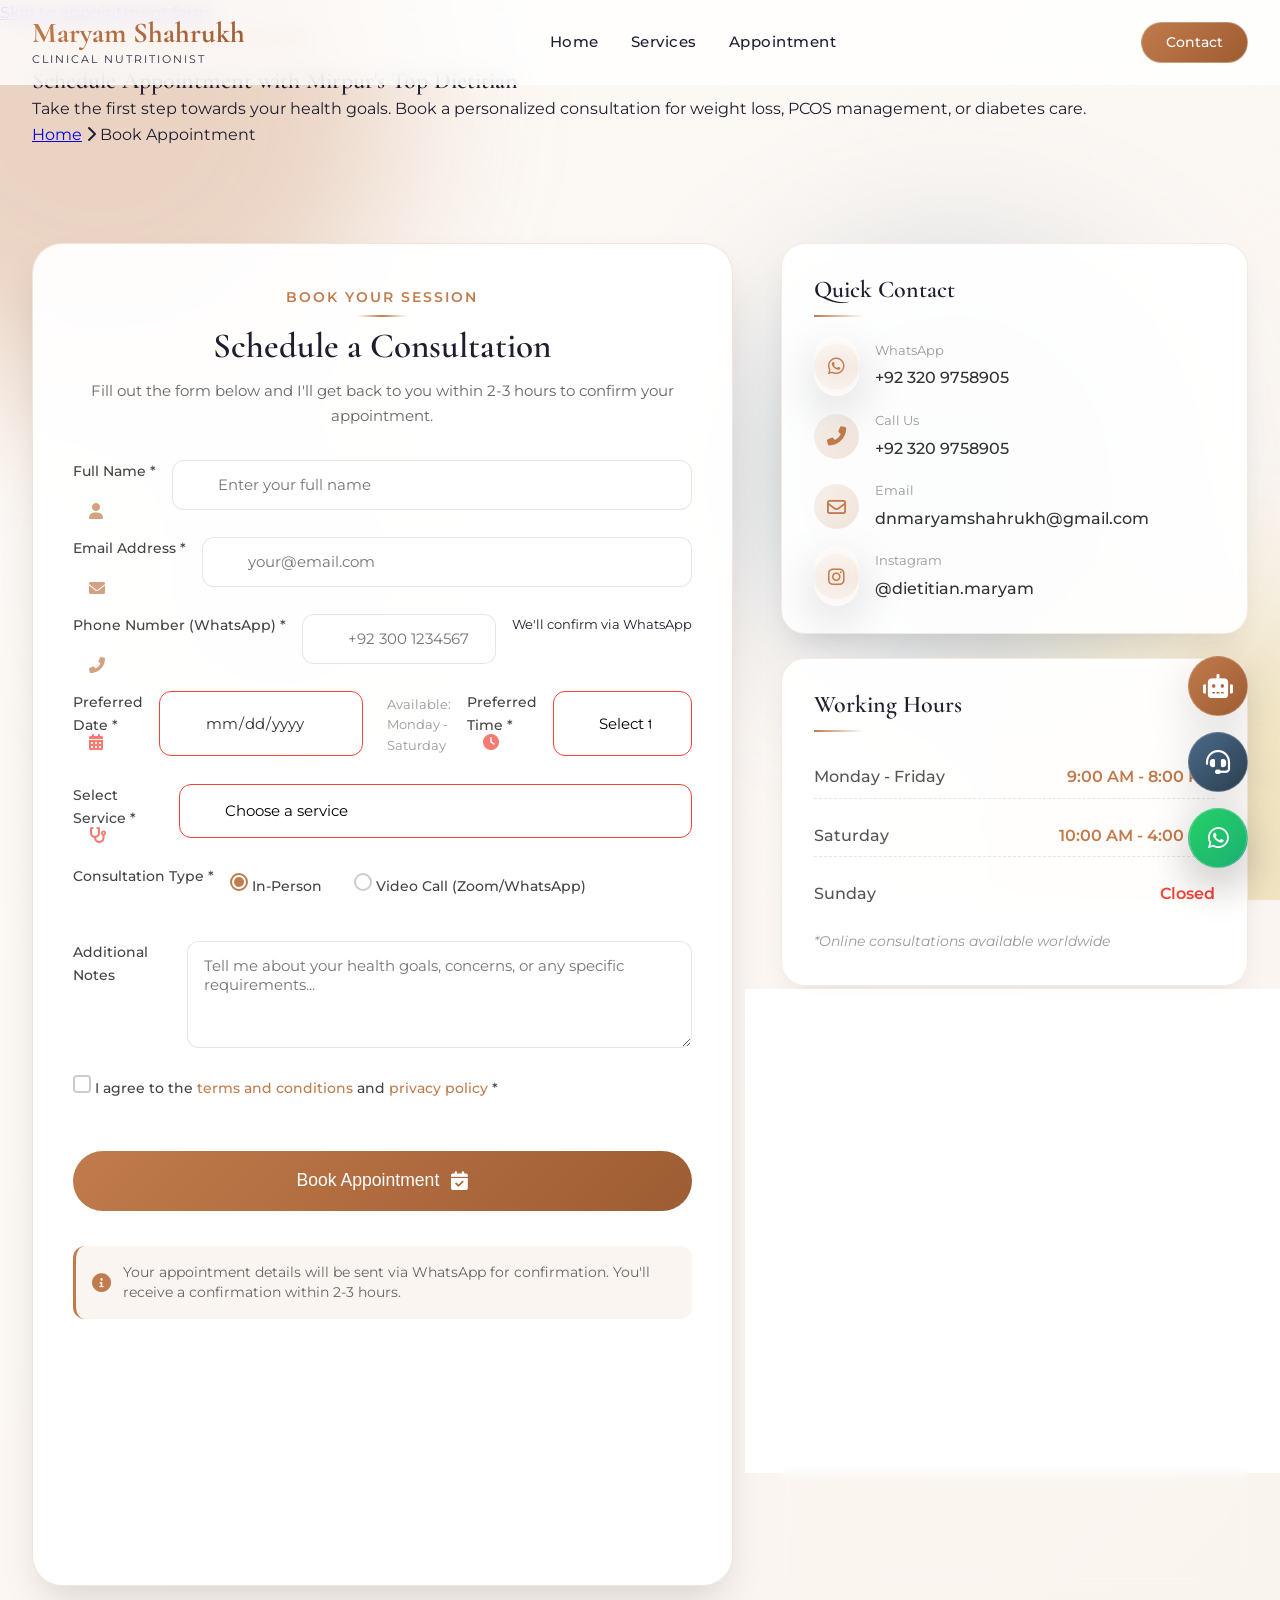
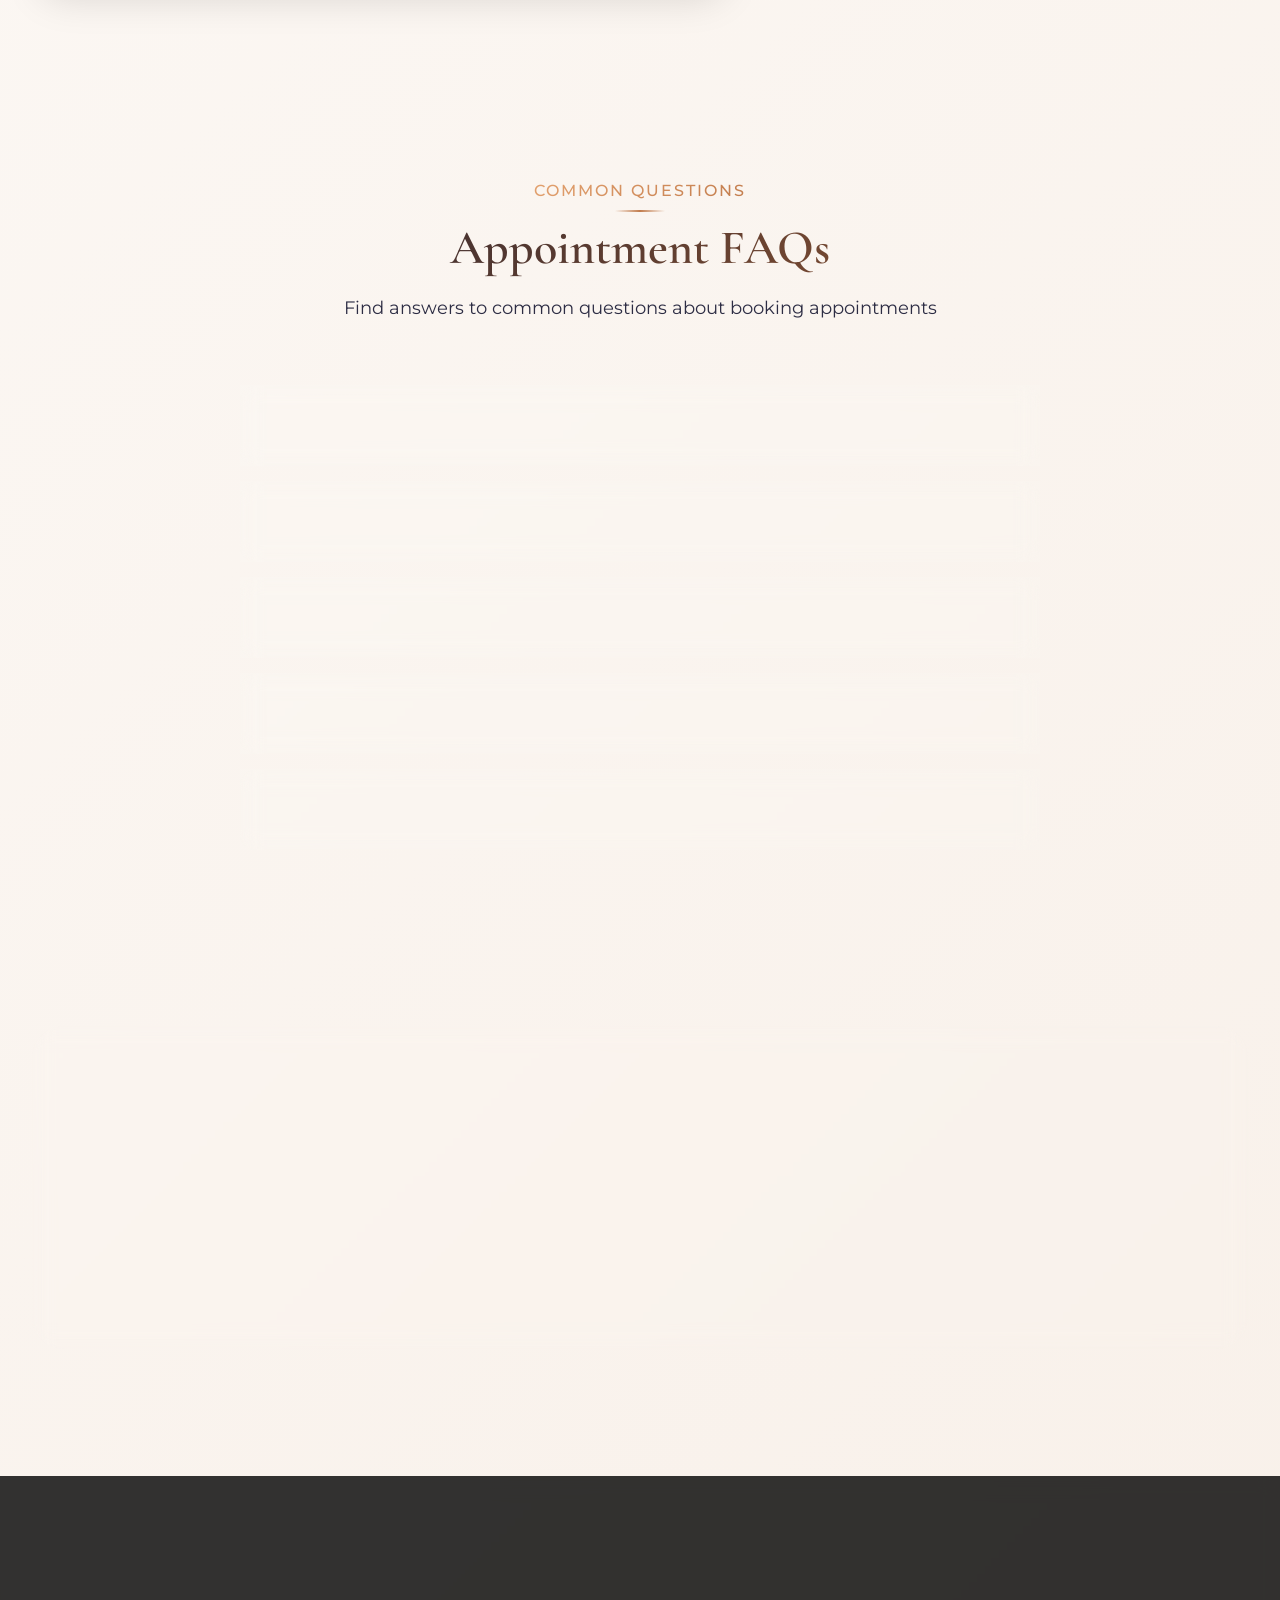
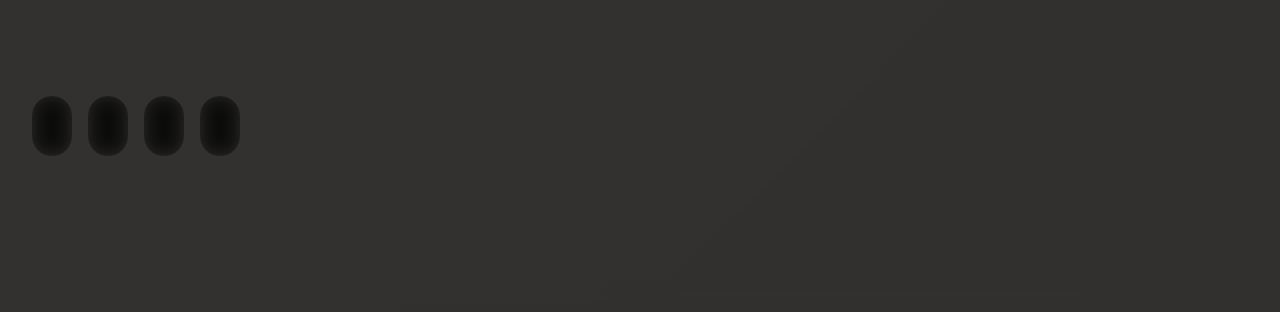
==== commit e84b5258: "Update appointment.html" ====
--- a/appointment.html
+++ b/appointment.html
@@ -3,9 +3,39 @@
 <head>
     <meta charset="UTF-8">
     <meta name="viewport" content="width=device-width, initial-scale=1.0">
-    <title>Book Appointment | Maryam Shahrukh - Clinical Nutritionist</title>
-    
-    <!-- Fonts & Icons -->
+    
+    <!-- ********** PRIMARY META TAGS ********** -->
+    <title>Book Appointment with Dietitian in Mirpur | Maryam Shahrukh - Nutritionist Consultation</title>
+    <meta name="description" content="Book your appointment with Maryam Shahrukh, leading dietitian in Mirpur. Online & in-person consultations for weight loss, PCOS, diabetes. Get personalized diet plans today!">
+    <meta name="keywords" content="book appointment dietitian Mirpur, nutritionist consultation Mirpur, dietitian appointment online, PCOS specialist appointment, weight loss consultation, diabetes dietitian Mirpur">
+    <meta name="author" content="Maryam Shahrukh">
+    <meta name="robots" content="index, follow">
+    <link rel="canonical" href="https://ahwm2n1.github.io/Dn-Maryam/appointment.html">
+    
+    <!-- ********** FAVICON ********** -->
+    <link rel="apple-touch-icon" sizes="180x180" href="/favicon/apple-touch-icon.png">
+    <link rel="icon" type="image/png" sizes="32x32" href="/favicon/favicon-32x32.png">
+    <link rel="icon" type="image/png" sizes="16x16" href="/favicon/favicon-16x16.png">
+    <link rel="manifest" href="/site.webmanifest">
+
+    <!-- ********** OPEN GRAPH TAGS (Facebook/LinkedIn) ********** -->
+    <meta property="og:title" content="Book Appointment with Best Dietitian in Mirpur | Maryam Shahrukh">
+    <meta property="og:description" content="Schedule your consultation with Maryam Shahrukh for personalized diet plans. Specialized in PCOS, weight loss & diabetes management. Book online now!">
+    <meta property="og:url" content="https://ahwm2n1.github.io/Dn-Maryam/appointment.html">
+    <meta property="og:site_name" content="Dietitian Maryam Shahrukh">
+    <meta property="og:type" content="website">
+    <meta property="og:image" content="https://ahwm2n1.github.io/Dn-Maryam/images/appointment-og-image.jpg">
+    <meta property="og:image:width" content="1200">
+    <meta property="og:image:height" content="630">
+    <meta property="og:locale" content="en_PK">
+
+    <!-- ********** TWITTER CARD TAGS ********** -->
+    <meta name="twitter:card" content="summary_large_image">
+    <meta name="twitter:title" content="Book Appointment with Dietitian in Mirpur | Maryam Shahrukh">
+    <meta name="twitter:description" content="Expert nutritionist consultations in Mirpur. Book your appointment for personalized diet plans and wellness coaching.">
+    <meta name="twitter:image" content="https://ahwm2n1.github.io/Dn-Maryam/images/appointment-twitter-image.jpg">
+
+    <!-- Fonts & Icons (Keep as they are) -->
     <link rel="preconnect" href="https://fonts.googleapis.com">
     <link rel="preconnect" href="https://fonts.gstatic.com" crossorigin>
     <link href="https://fonts.googleapis.com/css2?family=Cormorant+Garamond:wght@400;500;600;700&family=Montserrat:wght@300;400;500;600;700&display=swap" rel="stylesheet">
@@ -19,6 +49,9 @@
     <link rel="stylesheet" href="appointment.css">
 </head>
 <body>
+    <body>
+    <a href="#appointment" class="skip-to-content">Skip to appointment form</a>
+    <!-- Rest of content -->
     <!-- ====================== ANIMATED BACKGROUND ====================== -->
     <div class="animated-bg">
         <div class="gradient-orb orb-1"></div>
@@ -139,19 +172,21 @@
         </div>
     </nav>
 
-    <!-- ====================== PAGE HEADER ====================== -->
-    <section class="page-header">
-        <div class="container">
-            <div class="page-header-content" data-aos="fade-up">
-                <h1>Book an Appointment</h1>
-                <div class="breadcrumb">
-                    <a href="index.html">Home</a>
-                    <i class="fas fa-chevron-right"></i>
-                    <span>Appointment</span>
-                </div>
-            </div>
-        </div>
-    </section>
+<!-- ====================== PAGE HEADER ====================== -->
+<section class="page-header">
+    <div class="container">
+        <div class="page-header-content" data-aos="fade-up">
+            <span class="section-subtitle">Book Your Consultation</span>
+            <h1>Schedule Appointment with Mirpur's Top Dietitian</h1>
+            <p class="header-description">Take the first step towards your health goals. Book a personalized consultation for weight loss, PCOS management, or diabetes care.</p>
+            <div class="breadcrumb">
+                <a href="index.html">Home</a>
+                <i class="fas fa-chevron-right"></i>
+                <span>Book Appointment</span>
+            </div>
+        </div>
+    </div>
+</section>
 
     <!-- ====================== APPOINTMENT SECTION ====================== -->
     <section class="appointment-section" id="appointment">
@@ -164,76 +199,82 @@
                         <h2>Schedule a Consultation</h2>
                         <p>Fill out the form below and I'll get back to you within 2-3 hours to confirm your appointment.</p>
                     </div>
-                    
-                    <form class="appointment-form" id="appointmentForm">
-                        <!-- Personal Information -->
-                        <div class="form-row">
-                            <div class="form-group">
-                                <label for="fullName">Full Name *</label>
-                                <input type="text" id="fullName" name="fullName" placeholder="Enter your full name" required>
-                                <i class="fas fa-user input-icon"></i>
-                            </div>
-                        </div>
-                        
-                        <div class="form-row">
-                            <div class="form-group">
-                                <label for="email">Email Address *</label>
-                                <input type="email" id="email" name="email" placeholder="your@email.com" required>
-                                <i class="fas fa-envelope input-icon"></i>
-                            </div>
-                        </div>
-                        
-                        <div class="form-row">
-                            <div class="form-group">
-                                <label for="phone">Phone Number *</label>
-                                <input type="tel" id="phone" name="phone" placeholder="+92 300 1234567" required>
-                                <i class="fas fa-phone-alt input-icon"></i>
-                            </div>
-                        </div>
-                        
-                        <!-- Appointment Details -->
-                        <div class="form-row double">
-                            <div class="form-group">
-                                <label for="appointmentDate">Preferred Date *</label>
-                                <input type="date" id="appointmentDate" name="appointmentDate" required min="">
-                                <i class="fas fa-calendar-alt input-icon"></i>
-                            </div>
-                            
-                            <div class="form-group">
-                                <label for="appointmentTime">Preferred Time *</label>
-                                <select id="appointmentTime" name="appointmentTime" required>
-                                    <option value="" disabled selected>Select time slot</option>
-                                    <option value="09:00 AM">09:00 AM</option>
-                                    <option value="10:00 AM">10:00 AM</option>
-                                    <option value="11:00 AM">11:00 AM</option>
-                                    <option value="12:00 PM">12:00 PM</option>
-                                    <option value="02:00 PM">02:00 PM</option>
-                                    <option value="03:00 PM">03:00 PM</option>
-                                    <option value="04:00 PM">04:00 PM</option>
-                                    <option value="05:00 PM">05:00 PM</option>
-                                    <option value="06:00 PM">06:00 PM</option>
-                                </select>
-                                <i class="fas fa-clock input-icon"></i>
-                            </div>
-                        </div>
-                        
-                        <!-- Service Selection -->
-                        <div class="form-row">
-                            <div class="form-group">
-                                <label for="service">Select Service *</label>
-                                <select id="service" name="service" required>
-                                    <option value="" disabled selected>Choose a service</option>
-                                    <option value="Weight Management">Weight Management</option>
-                                    <option value="PCOS/PCOD Management">PCOS/PCOD Management</option>
-                                    <option value="Diabetes Management">Diabetes Management</option>
-                                    <option value="Heart Health">Heart Health</option>
-                                    <option value="Prenatal Nutrition">Prenatal Nutrition</option>
-                                    <option value="Gut Health">Gut Health</option>
-                                    <option value="General Consultation">General Consultation</option>
-                                </select>
-                                <i class="fas fa-stethoscope input-icon"></i>
-                            </div>
-                        </div>
+
+                    <form class="appointment-form" id="appointmentForm" aria-label="Appointment booking form">
+    <!-- Personal Information -->
+    <div class="form-row">
+        <div class="form-group">
+            <label for="fullName">Full Name <span class="required-star">*</span></label>
+            <input type="text" id="fullName" name="fullName" placeholder="Enter your full name" required 
+                   aria-required="true" autocomplete="name">
+            <i class="fas fa-user input-icon" aria-hidden="true"></i>
+        </div>
+    </div>
+    
+    <div class="form-row">
+        <div class="form-group">
+            <label for="email">Email Address <span class="required-star">*</span></label>
+            <input type="email" id="email" name="email" placeholder="your@email.com" required 
+                   aria-required="true" autocomplete="email">
+            <i class="fas fa-envelope input-icon" aria-hidden="true"></i>
+        </div>
+    </div>
+    
+    <div class="form-row">
+        <div class="form-group">
+            <label for="phone">Phone Number (WhatsApp) <span class="required-star">*</span></label>
+            <input type="tel" id="phone" name="phone" placeholder="+92 300 1234567" required 
+                   aria-required="true" autocomplete="tel">
+            <i class="fas fa-phone-alt input-icon" aria-hidden="true"></i>
+            <small class="input-hint">We'll confirm via WhatsApp</small>
+        </div>
+    </div>
+    
+    <!-- Appointment Details -->
+    <div class="form-row double">
+        <div class="form-group">
+            <label for="appointmentDate">Preferred Date <span class="required-star">*</span></label>
+            <input type="date" id="appointmentDate" name="appointmentDate" required min="">
+            <i class="fas fa-calendar-alt input-icon" aria-hidden="true"></i>
+        </div>
+        
+        <div class="form-group">
+            <label for="appointmentTime">Preferred Time <span class="required-star">*</span></label>
+            <select id="appointmentTime" name="appointmentTime" required aria-required="true">
+                <option value="" disabled selected>Select time slot</option>
+                <option value="09:00 AM">09:00 AM</option>
+                <option value="10:00 AM">10:00 AM</option>
+                <option value="11:00 AM">11:00 AM</option>
+                <option value="12:00 PM">12:00 PM</option>
+                <option value="02:00 PM">02:00 PM</option>
+                <option value="03:00 PM">03:00 PM</option>
+                <option value="04:00 PM">04:00 PM</option>
+                <option value="05:00 PM">05:00 PM</option>
+                <option value="06:00 PM">06:00 PM</option>
+            </select>
+            <i class="fas fa-clock input-icon" aria-hidden="true"></i>
+        </div>
+    </div>
+    
+    <!-- Service Selection -->
+    <div class="form-row">
+        <div class="form-group">
+            <label for="service">Select Service <span class="required-star">*</span></label>
+            <select id="service" name="service" required aria-required="true">
+                <option value="" disabled selected>Choose a service</option>
+                <option value="Weight Management">Weight Management Consultation</option>
+                <option value="PCOS/PCOD Management">PCOS/PCOD Management</option>
+                <option value="Diabetes Management">Diabetes Management</option>
+                <option value="Heart Health">Heart Health</option>
+                <option value="Prenatal Nutrition">Prenatal Nutrition</option>
+                <option value="Gut Health">Gut Health</option>
+                <option value="General Consultation">General Consultation</option>
+            </select>
+            <i class="fas fa-stethoscope input-icon" aria-hidden="true"></i>
+        </div>
+    </div>
+    
+    <!-- Rest of the form remains same... -->
                         
                         <!-- Consultation Type -->
                         <div class="form-row">
@@ -366,14 +407,14 @@
                                 </div>
                                 <div class="info-content">
                                     <span class="info-label">Address</span>
-                                    <span class="info-value">Lahore, Pakistan (Online Worldwide)</span>
+                                    <span class="info-value">Mirpur, Pakistan (Online Worldwide)</span>
                                 </div>
                             </div>
                             
                             <!-- Simple Map Placeholder -->
                             <div class="map-placeholder">
                                 <iframe 
-                                    src="https://www.google.com/maps/embed?pb=!1m18!1m12!1m3!1d217811.93874298033!2d74.1942511150968!3d31.483196906260815!2m3!1f0!2f0!3f0!3m2!1i1024!2i768!4f13.1!3m3!1m2!1s0x39190483e58107d9%3A0xc23abe6ccc7e2462!2sLahore%2C%20Punjab%2C%20Pakistan!5e0!3m2!1sen!2s!4v1709736000000!5m2!1sen!2s" 
+                                    src="https://www.google.com/maps/embed?pb=!1m18!1m12!1m3!1d217811.93874298033!2d74.1942511150968!3d31.483196906260815!2m3!1f0!2f0!3f0!3m2!1i1024!2i768!4f13.1!3m3!1m2!1s0x39190483e58107d9%3A0xc23abe6ccc7e2462!2sMirpur%2C%20Punjab%2C%20Pakistan!5e0!3m2!1sen!2s!4v1709736000000!5m2!1sen!2s" 
                                     width="100%" 
                                     height="200" 
                                     style="border:0; border-radius: 12px;" 
@@ -532,7 +573,7 @@
                     <ul>
                         <li><i class="fas fa-phone-alt"></i> <a href="tel:+923209758905">+92 320 9758905</a></li>
                         <li><i class="fas fa-envelope"></i> <a href="mailto:dnmaryamshahrukh@gmail.com">dnmaryamshahrukh@gmail.com</a></li>
-                        <li><i class="fas fa-map-marker-alt"></i> <span>Lahore, Pakistan (Online Worldwide)</span></li>
+                        <li><i class="fas fa-map-marker-alt"></i> <span>Mirpur, Pakistan (Online Worldwide)</span></li>
                     </ul>
                     <div class="footer-hours">
                         <p><i class="far fa-clock"></i> Mon-Fri: 9am - 8pm</p>
@@ -556,4 +597,4 @@
     <script src="js/script.js"></script>
     <script src="appointment.js"></script>
 </body>
-</html>+</html>
--- a/css/style.css
+++ b/css/style.css
@@ -1683,4 +1683,4 @@
 [data-aos="flip-up"].aos-animate {
     opacity: 1;
     transform: perspective(400px) rotateX(0);
-}+}
--- a/appointment.css
+++ b/appointment.css
@@ -358,6 +358,7 @@
     color: #c17b4c;
     font-size: 1.2rem;
     transition: all 0.3s ease;
+    flex-shrink: 0;
 }
 
 .info-item:hover .info-icon {
@@ -368,6 +369,7 @@
 
 .info-content {
     flex: 1;
+    min-width: 0; /* Prevent text overflow */
 }
 
 .info-label {
@@ -383,11 +385,13 @@
     font-weight: 500;
     text-decoration: none;
     transition: color 0.3s ease;
+    word-break: break-word;
 }
 
 .info-value a {
     color: #333;
     text-decoration: none;
+    word-break: break-word;
 }
 
 .info-value a:hover {
@@ -451,6 +455,8 @@
 
 .map-placeholder iframe {
     display: block;
+    width: 100%;
+    height: 200px;
     transition: all 0.3s ease;
 }
 
@@ -473,6 +479,7 @@
 .emergency-note i {
     font-size: 2rem;
     color: #c17b4c;
+    flex-shrink: 0;
 }
 
 .emergency-note h4 {
@@ -523,65 +530,431 @@
         padding: 3rem 0 4rem;
     }
     
+    .appointment-form-container {
+        padding: 1.5rem;
+        border-radius: 24px;
+    }
+    
+    .form-header h2 {
+        font-size: 1.8rem;
+    }
+    
+    .form-header p {
+        font-size: 0.9rem;
+    }
+    
     .form-row.double {
         grid-template-columns: 1fr;
         gap: 0;
     }
     
-    .form-header h2 {
-        font-size: 1.8rem;
-    }
-    
     .radio-group {
         flex-direction: column;
         gap: 0.75rem;
     }
     
+    .info-card {
+        padding: 1.5rem;
+    }
+    
     .info-card h3 {
         font-size: 1.3rem;
+        margin-bottom: 1.25rem;
     }
     
     .emergency-note {
         flex-direction: column;
         text-align: center;
+        gap: 0.75rem;
+        padding: 1.25rem;
+    }
+    
+    .emergency-note i {
+        font-size: 2rem;
+    }
+    
+    .emergency-note h4 {
+        font-size: 1rem;
+    }
+    
+    .emergency-note p {
+        font-size: 0.85rem;
     }
     
     .hours-item {
-        flex-direction: column;
-        align-items: flex-start;
-        gap: 0.25rem;
-    }
-}
-
-@media (max-width: 480px) {
+        flex-direction: row;
+        align-items: center;
+        gap: 0.5rem;
+    }
+    
+    .map-placeholder iframe {
+        height: 180px;
+    }
+}
+
+@media (max-width: 576px) {
+    .appointment-section {
+        padding: 2.5rem 0 3.5rem;
+    }
+    
+    .container {
+        padding-left: 1rem;
+        padding-right: 1rem;
+    }
+    
+    .appointment-wrapper {
+        gap: 1.5rem;
+        margin-top: 1.5rem;
+    }
+    
     .appointment-form-container {
-        padding: 1.5rem;
+        padding: 1.25rem;
+        border-radius: 20px;
+    }
+    
+    .form-header {
+        margin-bottom: 1.5rem;
+    }
+    
+    .form-subtitle {
+        font-size: 0.8rem;
+        letter-spacing: 1px;
     }
     
     .form-header h2 {
         font-size: 1.5rem;
     }
     
+    .form-header p {
+        font-size: 0.85rem;
+        line-height: 1.5;
+    }
+    
+    .appointment-form {
+        gap: 1rem;
+    }
+    
+    .form-group label {
+        font-size: 0.85rem;
+        margin-bottom: 0.35rem;
+    }
+    
+    .form-group input,
+    .form-group select,
+    .form-group textarea {
+        padding: 0.8rem 1rem 0.8rem 2.5rem;
+        font-size: 0.9rem;
+        border-radius: 10px;
+    }
+    
+    .form-group textarea {
+        padding-left: 0.8rem;
+        min-height: 80px;
+    }
+    
+    .input-icon {
+        left: 0.8rem;
+        top: 2.5rem;
+        font-size: 0.9rem;
+    }
+    
+    .input-tooltip {
+        top: 2.5rem;
+        right: 0.8rem;
+    }
+    
+    .radio-group {
+        gap: 0.5rem;
+    }
+    
+    .radio-label {
+        font-size: 0.85rem;
+    }
+    
+    .checkbox-label {
+        font-size: 0.8rem;
+        align-items: flex-start;
+    }
+    
+    .checkbox-custom {
+        width: 16px;
+        height: 16px;
+        flex-shrink: 0;
+        margin-top: 2px;
+    }
+    
+    .checkbox-label input[type="checkbox"]:checked + .checkbox-custom::after {
+        font-size: 0.6rem;
+    }
+    
+    .submit-btn {
+        padding: 1rem;
+        font-size: 1rem;
+        margin-top: 0.5rem;
+    }
+    
+    .submit-btn i {
+        font-size: 1rem;
+    }
+    
+    .form-notice {
+        padding: 0.8rem;
+        gap: 0.5rem;
+        margin-top: 0.5rem;
+    }
+    
+    .form-notice i {
+        font-size: 1rem;
+    }
+    
+    .form-notice p {
+        font-size: 0.75rem;
+        line-height: 1.4;
+    }
+    
+    .appointment-info {
+        gap: 1rem;
+    }
+    
     .info-card {
         padding: 1.25rem;
+        border-radius: 20px;
+    }
+    
+    .info-card h3 {
+        font-size: 1.2rem;
+        margin-bottom: 1rem;
+        padding-bottom: 0.5rem;
+    }
+    
+    .info-card h3::after {
+        width: 40px;
+        height: 2px;
+    }
+    
+    .info-list {
+        gap: 1rem;
     }
     
     .info-item {
-        flex-direction: column;
-        text-align: center;
-    }
-    
-    .info-content {
-        text-align: center;
-    }
-    
-    .info-card h3::after {
-        left: 50%;
-        transform: translateX(-50%);
+        gap: 0.75rem;
+    }
+    
+    .info-icon {
+        width: 40px;
+        height: 40px;
+        font-size: 1rem;
+    }
+    
+    .info-label {
+        font-size: 0.7rem;
+    }
+    
+    .info-value {
+        font-size: 0.9rem;
+    }
+    
+    .hours-item {
+        padding: 0.4rem 0;
+    }
+    
+    .day {
+        font-size: 0.85rem;
+    }
+    
+    .time {
+        font-size: 0.85rem;
+    }
+    
+    .hours-note {
+        font-size: 0.75rem;
+        margin-top: 0.75rem;
+    }
+    
+    .location-info {
+        gap: 1rem;
+    }
+    
+    .map-placeholder {
+        border-radius: 12px;
+    }
+    
+    .map-placeholder iframe {
+        height: 150px;
+    }
+    
+    .emergency-note {
+        padding: 1rem;
+    }
+    
+    .emergency-note i {
+        font-size: 1.5rem;
+    }
+    
+    .emergency-note h4 {
+        font-size: 0.95rem;
+    }
+    
+    .emergency-note p {
+        font-size: 0.8rem;
+    }
+}
+
+@media (max-width: 400px) {
+    .appointment-form-container {
+        padding: 1rem;
+    }
+    
+    .form-header h2 {
+        font-size: 1.3rem;
+    }
+    
+    .form-group input,
+    .form-group select,
+    .form-group textarea {
+        padding: 0.7rem 0.8rem 0.7rem 2.2rem;
+        font-size: 0.85rem;
+    }
+    
+    .input-icon {
+        left: 0.7rem;
+        top: 2.3rem;
+        font-size: 0.8rem;
+    }
+    
+    .radio-label {
+        font-size: 0.8rem;
+    }
+    
+    .checkbox-label {
+        font-size: 0.75rem;
+    }
+    
+    .info-card {
+        padding: 1rem;
     }
     
     .info-card h3 {
-        text-align: center;
+        font-size: 1.1rem;
+    }
+    
+    .info-icon {
+        width: 36px;
+        height: 36px;
+        font-size: 0.9rem;
+    }
+    
+    .info-value {
+        font-size: 0.85rem;
+    }
+    
+    .day, .time {
+        font-size: 0.8rem;
+    }
+    
+    .emergency-note h4 {
+        font-size: 0.9rem;
+    }
+    
+    .emergency-note p {
+        font-size: 0.75rem;
+    }
+    
+    .map-placeholder iframe {
+        height: 120px;
+    }
+}
+
+/* iPhone SE and smaller devices */
+@media (max-width: 375px) {
+    .appointment-section {
+        padding: 2rem 0 3rem;
+    }
+    
+    .appointment-form-container {
+        padding: 0.9rem;
+    }
+    
+    .form-header h2 {
+        font-size: 1.2rem;
+    }
+    
+    .form-header p {
+        font-size: 0.8rem;
+    }
+    
+    .form-group label {
+        font-size: 0.8rem;
+    }
+    
+    .form-group input,
+    .form-group select,
+    .form-group textarea {
+        padding: 0.6rem 0.7rem 0.6rem 2rem;
+        font-size: 0.8rem;
+    }
+    
+    .input-icon {
+        left: 0.6rem;
+        top: 2.1rem;
+        font-size: 0.75rem;
+    }
+    
+    .radio-label {
+        font-size: 0.75rem;
+    }
+    
+    .checkbox-label {
+        font-size: 0.7rem;
+    }
+    
+    .submit-btn {
+        padding: 0.9rem;
+        font-size: 0.95rem;
+    }
+    
+    .info-card {
+        padding: 0.9rem;
+    }
+    
+    .info-card h3 {
+        font-size: 1rem;
+    }
+    
+    .info-icon {
+        width: 32px;
+        height: 32px;
+        font-size: 0.8rem;
+    }
+    
+    .info-value {
+        font-size: 0.8rem;
+    }
+    
+    .day, .time {
+        font-size: 0.75rem;
+    }
+    
+    .hours-note {
+        font-size: 0.7rem;
+    }
+}
+
+/* Landscape orientation for mobile */
+@media (max-width: 768px) and (orientation: landscape) {
+    .appointment-wrapper {
+        grid-template-columns: 1fr;
+    }
+    
+    .appointment-form-container,
+    .info-card {
+        max-width: 600px;
+        margin-left: auto;
+        margin-right: auto;
+    }
+    
+    .map-placeholder iframe {
+        height: 150px;
     }
 }
 
@@ -614,6 +987,13 @@
 
 .appointment-info {
     animation: slideInRight 0.8s ease forwards;
+}
+
+@media (max-width: 768px) {
+    .appointment-form-container,
+    .appointment-info {
+        animation: none;
+    }
 }
 
 /* ====================== FORM VALIDATION STYLES ====================== */
@@ -690,6 +1070,14 @@
     box-shadow: 0 5px 15px rgba(0,0,0,0.2);
 }
 
+@media (max-width: 576px) {
+    .input-tooltip {
+        top: 2.5rem;
+        right: 0.8rem;
+        font-size: 0.8rem;
+    }
+}
+
 /* ====================== DATE INPUT CUSTOMIZATION ====================== */
 input[type="date"] {
     appearance: none;
@@ -721,6 +1109,14 @@
     padding-right: 2.5rem !important;
 }
 
+@media (max-width: 576px) {
+    select {
+        background-position: right 0.8rem center;
+        background-size: 1.2rem;
+        padding-right: 2rem !important;
+    }
+}
+
 /* ====================== SUCCESS MESSAGE ====================== */
 .appointment-success {
     text-align: center;
@@ -742,4 +1138,56 @@
 .appointment-success p {
     color: #666;
     margin-bottom: 2rem;
-}+}
+
+@media (max-width: 576px) {
+    .appointment-success {
+        padding: 1.5rem;
+    }
+    
+    .appointment-success i {
+        font-size: 3rem;
+    }
+    
+    .appointment-success h3 {
+        font-size: 1.5rem;
+    }
+    
+    .appointment-success p {
+        font-size: 0.9rem;
+    }
+}
+
+/* ====================== FIELD ERROR STYLING ====================== */
+.field-error {
+    color: #f44336;
+    font-size: 0.75rem;
+    margin-top: 0.25rem;
+    display: block;
+    animation: fadeIn 0.3s ease;
+}
+
+@keyframes fadeIn {
+    from {
+        opacity: 0;
+        transform: translateY(-5px);
+    }
+    to {
+        opacity: 1;
+        transform: translateY(0);
+    }
+}
+
+/* ====================== DATE HINT ====================== */
+.date-hint {
+    display: block;
+    color: #999;
+    font-size: 0.75rem;
+    margin-top: 0.25rem;
+}
+
+@media (max-width: 576px) {
+    .date-hint {
+        font-size: 0.7rem;
+    }
+}
